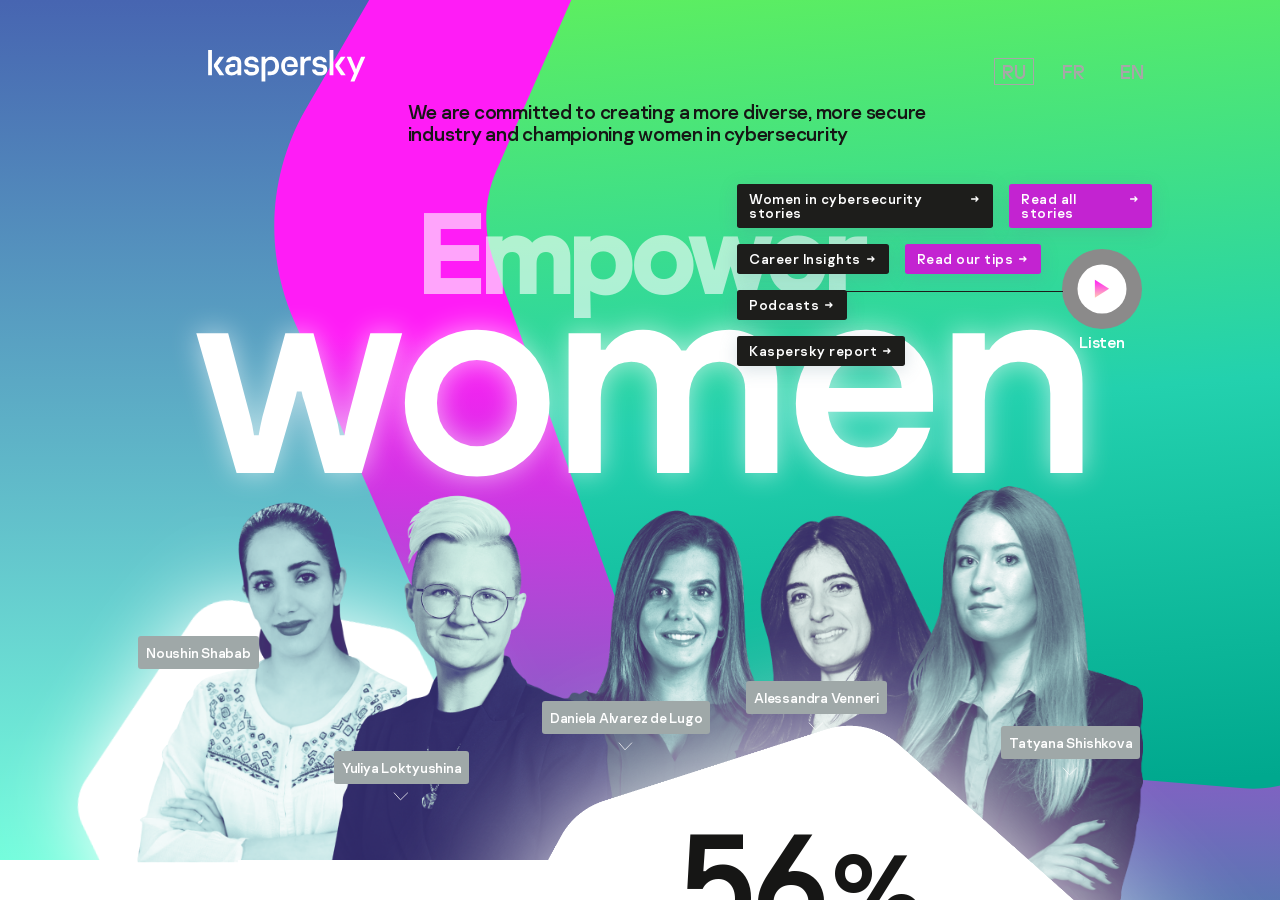
==== main.html @ 7f0ea3da "first commit" ====
<!DOCTYPE html>
<html lang="ru">
	<head>
		<meta http-equiv="Content-Type" content="text/html; charset=utf-8" />
		<meta name="viewport" content="width=device-width" />
    <link rel="stylesheet" href="./libs/fancybox/jquery.fancybox.min.css">
    <link rel="stylesheet" href="./libs/swiper/swiper.css" />
    <link rel="stylesheet" href="css/main.css">
		<title>Kaspersky</title>


	</head>

	<body>
    <div class="wrapper">
      <!-- Header -->

      <header class="header">
        <div class="header__container">

          <div class="header__top top-header">

            <a href="#" class="top-header__logo"><img src="images/logo.svg" alt="logo"></a>

            <button class="top-header__burger"><span></span></button>

            <div class="top-header__text">
              We are committed to creating a more diverse, more secure industry and championing women in cybersecurity
            </div>

            <nav class="top-header__nav nav nav_pc">
              <ul class="nav__language">
                <li class="nav__item switch-el active">RU</li>
                <li class="nav__item switch-el">FR</li>
                <li class="nav__item switch-el">EN</li>
              </ul>
            </nav>

          </div>

          <h1 class="header__title">
            <span>Empower</span>
            <span>women</span>
          </h1>

          <nav class="header__menu menu">
            <div class="menu__container">

              <ul class="menu__body">
                <li class="menu__item parent">
                  <a href="#" class="menu__link link link_black">Women in cybersecurity stories</a>
  
                  <ul>
                    <li class="menu__item">
                      <a href="#" class="menu__link link link_purple">Read all stories</a>
                    </li>
                  </ul>
                </li>
  
                <li class="menu__item parent">
                  <a href="#" class="menu__link link link_black">Career Insights</a>
  
                  <ul>
                    <li class="menu__item">
                      <a href="#" class="menu__link link link_purple">Read our tips</a>
                    </li>
                  </ul>
                </li>
  
                <li class="menu__item">
                  <a href="#" class="menu__link link link_black">Podcasts</a>
                </li>
  
                <li class="menu__item">
                  <a href="#" class="menu__link link link_black">Kаspersky report</a>
                </li>
  
                <li class="podcast">
                  <a href="#">
                    <div class="podcast__button">
                      <img src="images/arrow-play.svg" alt="arrow">
                    </div>
                    <div class="podcast__info">
                      Listen
                    </div>
                  </a>
                </li>
  
              </ul>
  
              <div class="nav nav_mobile">
                <ul class="nav__language">
                  <li class="nav__item switch-el active">RU</li>
                  <li class="nav__item switch-el">FR</li>
                  <li class="nav__item switch-el">EN</li>
                </ul>
              </div>
            </div>
          </nav>

          <div class="header__women women">
            <div class="women__img">
              <img src="images/women-mobi.png" alt="women">
            </div>
            <ul class="women__list swiper-wrapper">

              <li class="women__item swiper__slide">
                <div class="women__images">
                  <img src="images/women-profile1.png" alt="img">
                </div>
              </li>

              <li class="women__item swiper__slide">
                <div class="women__images">
                  <img src="images/women-profile3.png" alt="img">
                </div>
              </li>

              <li class="women__item swiper__slide">
                <div class="women__images">
                  <img src="images/women-profile2.png" alt="img">
                </div>

              </li>

              <li class="women__item swiper__slide">
                <div class="women__images">
                  <img src="images/women-profile4.png" alt="img">
                </div>
              </li>

              <li class="women__item swiper__slide">
                <div class="women__images">
                  <img src="images/women-profile5.png" alt="img">
                </div>
              </li>

            </ul>

            <ul class="profile-main__profile">
              <li class="profile-main__dropdown dropdown-main dropdown-main_first">
                <div class="dropdown-main__button">
                  <div class="dropdown-main__name">
                    Noushin Shabab
                  </div>
                  <div class="dropdown-main__arrow"><img src="images/arrow-bottom.svg" alt="arrow"></div>
                </div>

                <div class="dropdown-main__body">
                  <div class="dropdown-main__close"><img src="images/close.svg" alt="close"></div>
                  <h2 class="dropdown-main__title">Noushin Shabab</h2>
                  <div class="dropdown-main__description">  Senior Security Researcher, Global Research and Analysis Team</div>
                  <div class="dropdown-main__text">
                    Noushin Shabab works as a Senior Security Researcher at Global Research & Analysis Team. Noushin has been in cyber security for 11 years, including five at Kaspersky. Her main motivation is to help people by protecting them from cyberthreats and making their lives less stressful. Noushin has a degree in IT engineering.
                  </div>
                </div>
              </li>

              <li class="profile-main__dropdown dropdown-main dropdown-main_second">
                <div class="dropdown-main__button">
                  <div class="dropdown-main__name">
                    Yuliya Loktyushina 
                  </div>
                  <div class="dropdown-main__arrow"><img src="images/arrow-bottom.svg" alt="arrow"></div>
                </div>

                <div class="dropdown-main__body">
                  <div class="dropdown-main__close"><img src="images/close.svg" alt="close"></div>
                  <h2 class="dropdown-main__title">Yuliya Loktyushina</h2>
                  <div class="dropdown-main__description">Web Analytics Group Manager</div>
                  <div class="dropdown-main__text">
                    Yuliya Loktyushina is Team Leader at the web analytics group responsible for Kaspersky&#789;s web-analytical and martech infrastructure. Yuliya and her team manage the integration of innovative data tracking technologies such as Google Analytics 4 and collect valuable insights from web-analytical and commercial systems. Yuliya holds two degrees in programming and marketing analysis.
                  </div>
                </div>
              </li>

              <li class="profile-main__dropdown dropdown-main dropdown-main_third">
                <div class="dropdown-main__button">
                  <div class="dropdown-main__name">
                    Daniela Alvarez de Lugo
                  </div>
                  <div class="dropdown-main__arrow"><img src="images/arrow-bottom.svg" alt="arrow"></div>
                </div>

                <div class="dropdown-main__body">
                  <div class="dropdown-main__close"><img src="images/close.svg" alt="close"></div>
                  <h2 class="dropdown-main__title">Daniela Alvarez de Lugo</h2>
                  <div class="dropdown-main__description">General Manager, North Latin America</div>
                  <div class="dropdown-main__text">
                  Daniela Álvarez de Lugo is the General Manager for the North Latin America (NOLA) region in Kaspersky. She is responsible for the development and implementation of business strategies to achieve revenue growth in B2B and B2C sales, as well as the coordination and implementation of tactics aimed at partners and customers. Prior to her current role, Daniela served as Corporate Sales Manager for the Andean region, where she led the positioning of Kaspersky solutions in "Enterprise" accounts. She has a Bachelor of Science in Business Administration from the University of Preston in Wyoming.
                  </div>
                </div>
              </li>

              <li class="profile-main__dropdown dropdown-main dropdown-main_fourth">
                <div class="dropdown-main__button">
                  <div class="dropdown-main__name">
                    Alessandra Venneri 
                  </div>
                  <div class="dropdown-main__arrow"><img src="images/arrow-bottom.svg" alt="arrow"></div>
                </div>

                <div class="dropdown-main__body">
                  <div class="dropdown-main__close"><img src="images/close.svg" alt="close"></div>
                  <h2 class="dropdown-main__title">Alessandra Venneri </h2>
                  <div class="dropdown-main__description">Head of Corporate Communication & Public Affairs, Italy</div>
                  <div class="dropdown-main__text">
                    Alessandra Venneri is Head of Corporate Communications and Public Affairs at Kaspersky Italy with over 13 years of experience in the cybersecurity field. She is responsible for defining the communication strategy and building a network of relationships to raise awareness of cybersecurity among decision-makers and media.
                  </div>
                </div>
              </li>

              <li class="profile-main__dropdown dropdown-main dropdown-main_fifth">
                <div class="dropdown-main__button">
                  <div class="dropdown-main__name">
                    Tatyana Shishkova
                  </div>
                  <div class="dropdown-main__arrow"><img src="images/arrow-bottom.svg" alt="arrow"></div>
                </div>

                <div class="dropdown-main__body">
                  <div class="dropdown-main__close"><img src="images/close.svg" alt="close"></div>
                  <h2 class="dropdown-main__title">Tatyana Shishkova</h2>
                  <div class="dropdown-main__description">Senior Malware Analyst </div>
                  <div class="dropdown-main__text">
                    Tatyana Shishkova, Senior Malware Analyst based in Russia, has been with Kaspersky for seven years — ever since she completed her degree in applied mathematics and computer science. She continues to carry out active security research and is also proud to be part of a special initiative helping to jumpstart women&#789;s careers in network security using Suricata IDS.
                  </div>
                </div>
              </li>
            </ul>
          </div>
          
        </div>
      </header>

      <!-- End Header -->

      <!-- Main -->
      <main class="main">
        <div class="container">

          <!-- Facts -->
          <div class="facts">
            <h2 class="facts__title title">Facts</h2>

            <div class="facts__data data">
              <div class="data__img"><img src="images/icon-pdf.svg" alt="download"></div>
              <div class="data__text">
                Check out all the numbers, data and facts in the<a href="images/Kaspersky-Women-Final.pdf" download>Kaspersky Women in tech report for 2020-2021</a>
              
              </div>
            </div>

            <div class="facts__items">
              <div class="facts__item facts__item_first ">
                <div class="facts__text facts__text_fz18">
                  As we enter the third decade of the 21st century, where do women stand in technology and IT? Kaspersky decided to build on the research it began in 2018, and in 2020 the company <a href="https://media.kasperskydaily.com/wp-content/uploads/sites/85/2021/01/18101159/Kaspersky-Women-in-Tech-2021-Report-V2-Final.pdf">spoke to women</a> in Europe, North America, Latin America and the APAC region to find out how they now feel and what has changed over the past two years. There&#789;s plenty of good news: <strong> 57% of the women surveyed agree that gender equality has improved in their organization.</strong> Even COVID-19 has brought benefits, with working from home helping women feel more autonomous in their roles — boosting their confidence as well as their career prospects. But there&#789;s still a lot to be done in the field to truly empower women.
                </div>
              </div>
  
              <div class="facts__item facts__item_second">
                <div class="facts__percentage">56 <span>%</span></div>
                <div class="facts__description">
                  <strong>of women working in IT globally</strong>  
                  <span>agree that there are now more women in IT and tech roles in their organization than two years ago.</span>
                </div>
              </div>
  
              <div class="facts__item facts__item_third"></div>
            </div>

            <div class="facts__item facts__item_fourth">
              <div class="facts__percentage"><strong>Only</strong> 10 <span>%</span> 
              </div>
              <div class="facts__description">of women</div>
              <div class="facts__text">
                surveyed work in a majority female team, with <b>48%</b> in a male-dominated environment and <b>39%</b> in an evenly split workplace.
              </div>
            </div>

            <div class="facts__item facts__item_fifth">
              <div class="facts__percentage">44 <span>%</span></div>
              <div class="facts__description">
                <strong>of women in tech</strong>
                <span>agree that ‘men progress faster than women in my organization.’</span>
              </div>
          
            </div>
            
            <div class="facts__pandemic pandemic-facts">
              <div class="pandemic-facts__inner">
                <h3 class="pandemic-facts__title">The impact of the COVID-19 pandemic</h3>
                <div class="pandemic-facts__subtitle">The ‘new normal’ of women in tech: a work-life [im]balance</div>
                <div class="pandemic-facts__description">
                  <span class="pandemic-facts__number">48</span>
                  <span class="pandemic-facts__symbol">%</span>
                  <span class="pandemic-facts__text">of women</span>
                  surveyed say they have found juggling work and family life stressful since March 2020.
                </div>
  
                <div class="pandemic-facts__description">
                  <span class="pandemic-facts__number">6</span>
                  <span class="pandemic-facts__symbol">in</span>
                  <span class="pandemic-facts__number">10</span>
                  <span class="pandemic-facts__text">women</span>
                  have taken on the responsibility for most of the household work and home schooling since the beginning of the COVID-19 outbreak.  
                </div>
              </div>
            </div>
          </div>
          <!-- End Facts -->

          <!-- Regions -->
          <div class="regions">
            <div class="container">
              <div class="regions__inner">
                <h2 class="regions__title title">Regions</h2>
                <div class="swiper mySwiper regions__swiper">
                  <div class="swiper-wrapper regions__swiper-wrapper">
                    <div class="swiper-slide regions__swiper-slide">1</div>
                    <div class="swiper-slide regions__swiper-slide">2</div>
                    <div class="swiper-slide regions__swiper-slide">3</div>
                  </div>
  
                  <div class="swiper-button-next"></div>
                  <div class="swiper-button-prev"></div>
                  <div class="swiper-pagination"></div>
                </div>
              </div>
            </div>
          </div>
          <!--End Regions -->
        </div>
      </main>
      <!-- End Main -->
    
    </div>

    <script src="./libs/jquery/jquery-3.2.1.min.js"></script>
    <script src="./libs/fancybox/jquery.fancybox.min.js"></script>
    <script src="./libs/swiper/swiper.min.js"></script>
    <script src="js/main.js"></script>
	</body>
</html>
---- css/main.css ----
/*Reset*/
* {
  padding: 0;
  margin: 0;
  -webkit-box-sizing: border-box;
          box-sizing: border-box; }

*:focus {
  outline: none; }

input.input-error {
  border-color: #a94442; }
  input.input-error::-webkit-input-placeholder {
    color: #a94442; }
  input.input-error::-moz-placeholder {
    color: #a94442; }
  input.input-error:-ms-input-placeholder {
    color: #a94442; }
  input.input-error::-ms-input-placeholder {
    color: #a94442; }
  input.input-error::placeholder {
    color: #a94442; }
  input.input-error::-moz-placeholder {
    color: #a94442; }

.input-error {
  font-size: 14px;
  color: #a94442;
  margin-top: 4px; }

button,
input,
textarea {
  -moz-appearance: none;
       appearance: none;
  -webkit-appearance: none;
  font-family: inherit;
  border: none;
  color: #000;
  width: 100%;
  opacity: 1; }

button {
  background: none; }

button:focus {
  -webkit-box-shadow: none !important;
          box-shadow: none !important; }

*:focus {
  outline: none; }

html, body {
  height: 100%;
  min-height: 100%; }

body {
  font: 400 16px 'Montserrat', sans-serif;
  line-height: 1.1;
  color: #161615;
  background: #ffffff;
  letter-spacing: -0.24px;
  height: 100%; }

a {
  display: inline-block;
  font: inherit;
  color: inherit;
  -webkit-transition: 300ms;
  -o-transition: 300ms;
  transition: 300ms;
  text-decoration: none; }
  a:hover {
    text-decoration: none; }

img {
  vertical-align: top;
  max-width: 100%;
  max-height: 100%; }

ul {
  margin: 0;
  padding: 0;
  list-style: none; }

li {
  list-style-type: none; }

a img {
  border: none;
  outline: none; }

a {
  display: inline-block;
  font: inherit;
  -webkit-transition: 300ms;
  -o-transition: 300ms;
  transition: 300ms; }
  a:hover {
    text-decoration: none; }

/*Container*/
.container {
  padding: 0 10px;
  max-width: 1500px;
  margin: 0 auto; }

@media screen and (max-width: 1500px) {
  .container {
    width: 100%; } }

@font-face {
  font-family: 'Kaspersky Sans';
  src: local("Kaspersky Sans Regular"), local("Kaspersky Sans Regular"), url("../fonts/Kaspersky Sans Regular.woff2") format("woff2"), url("../fonts/Kaspersky Sans Regular.woff") format("woff");
  font-weight: normal;
  font-style: normal;
  font-display: swap; }

.wrapper {
  font-family: 'Kaspersky Sans';
  height: 100%;
  overflow-x: hidden;
  background: #ffffff;
  margin: 0 auto; }

.container {
  max-width: 1408px;
  margin: 0 auto; }
  @media (max-width: 1440px) {
    .container {
      max-width: 1024px; } }

.title {
  position: absolute;
  left: 0;
  top: 0;
  font-style: normal;
  font-weight: 400;
  font-size: 54.4027px;
  line-height: 93px;
  color: #C2D6D6;
  -webkit-transform: rotate(-90deg);
      -ms-transform: rotate(-90deg);
          transform: rotate(-90deg); }

/*header*/
.header {
  background: -webkit-gradient(linear, left top, left bottom, from(#4765b1), to(#74fddc));
  background: -o-linear-gradient(top, #4765b1 0%, #74fddc 100%);
  background: linear-gradient(180deg, #4765b1 0%, #74fddc 100%);
  position: relative; }
  @media (max-width: 768px) {
    .header {
      z-index: 10;
      overflow: hidden; } }
  .header:before {
    content: '';
    display: inline-block;
    width: 100%;
    height: 100%;
    position: absolute;
    right: 0px;
    top: 0px;
    width: 1250px;
    height: 2257px;
    background: url(../images/header-fon-green.svg) right 0 no-repeat, url(../images/header-fon-pink.svg) right 0 no-repeat; }
    @media (max-width: 1440px) {
      .header:before {
        right: -240px; } }
    @media (max-width: 1024px) {
      .header:before {
        right: -50px;
        background-size: 550px 450px,700px 700px;
        background-position: right 0,right 0; } }
    @media (max-width: 768px) {
      .header:before {
        right: -135px;
        background-size: 360px 370px,450px 520px;
        z-index: 2; } }
  .header__container {
    position: relative;
    z-index: 2;
    padding-top: 101px;
    min-height: 860px;
    max-width: 1408px;
    margin: 0 auto;
    display: -webkit-box;
    display: -ms-flexbox;
    display: flex;
    -webkit-box-orient: vertical;
    -webkit-box-direction: normal;
        -ms-flex-direction: column;
            flex-direction: column; }
    @media (max-width: 1440px) {
      .header__container {
        max-width: 1024px;
        padding-top: 50px; } }
    @media (max-width: 1024px) {
      .header__container {
        min-height: 640px; } }
    @media (max-width: 768px) {
      .header__container {
        padding-top: 40px;
        min-height: 400px; } }
    @media (max-width: 350px) {
      .header__container {
        padding-top: 20px; } }
  .header__title {
    position: absolute;
    text-align: center;
    width: 100%;
    top: 180px;
    left: 0; }
    .header__title span:nth-child(1) {
      font-size: 121px;
      line-height: 145px;
      font-weight: 700;
      color: rgba(255, 255, 255, 0.6);
      letter-spacing: -2.5px;
      color: rgba(255, 255, 255, 0.6); }
      @media (max-width: 1440px) {
        .header__title span:nth-child(1) {
          font-size: 110px; } }
      @media (max-width: 1024px) {
        .header__title span:nth-child(1) {
          font-size: 80px; } }
      @media (max-width: 768px) {
        .header__title span:nth-child(1) {
          font-size: 43px;
          line-height: 100px; } }
    .header__title span:nth-child(2) {
      font-size: 337px;
      line-height: 77px;
      font-weight: 400;
      color: #fff;
      letter-spacing: -7px;
      text-shadow: 0px 0px 27.2013px rgba(255, 255, 255, 0.6); }
      @media (max-width: 1440px) {
        .header__title span:nth-child(2) {
          font-size: 290px; } }
      @media (max-width: 1024px) {
        .header__title span:nth-child(2) {
          font-size: 240px;
          line-height: 10px;
          display: block; } }
      @media (max-width: 768px) {
        .header__title span:nth-child(2) {
          font-size: 120px;
          line-height: 0; } }
      @media (max-width: 350px) {
        .header__title span:nth-child(2) {
          font-size: 110px; } }
    @media (max-width: 1024px) {
      .header__title {
        top: 130px; } }

/* top-header */
.top-header {
  padding-left: 164px; }
  @media (max-width: 1440px) {
    .top-header {
      padding-left: 80px; } }
  @media (max-width: 768px) {
    .top-header {
      padding-left: 25px;
      margin-bottom: 90px; } }
  .top-header__logo {
    -ms-flex-item-align: start;
        align-self: flex-start;
    -ms-flex-negative: 0;
        flex-shrink: 0; }
  .top-header__text {
    max-width: 640px;
    -ms-flex-item-align: end;
        align-self: flex-end;
    font-size: 23px;
    margin: 0 auto 40px; }
    @media (max-width: 1440px) {
      .top-header__text {
        max-width: 545px;
        font-size: 20px; } }
    @media (max-width: 768px) {
      .top-header__text {
        max-width: 175px;
        font-size: 13px;
        margin: 20px 20px 0 auto; } }
  @media (max-width: 1024px) {
    .top-header__burger {
      position: absolute;
      -webkit-transition: 0.3s;
      -o-transition: 0.3s;
      transition: 0.3s;
      right: 20px;
      top: 40px;
      width: 30px;
      height: 30px; }
      .top-header__burger span {
        display: block;
        width: 100%;
        height: 2px;
        background: #000000;
        position: relative; }
        .top-header__burger span:before {
          content: '';
          display: inline-block;
          width: 100%;
          height: 2px;
          background: #000000;
          position: absolute;
          left: 0px;
          top: 10px;
          -webkit-transition: 0.3s;
          -o-transition: 0.3s;
          transition: 0.3s; }
        .top-header__burger span:after {
          content: '';
          display: inline-block;
          width: 100%;
          height: 2px;
          background: #000000;
          position: absolute;
          left: 0px;
          top: -10px;
          -webkit-transition: 0.3s;
          -o-transition: 0.3s;
          transition: 0.3s; }
      .top-header__burger.active span {
        height: 0; }
        .top-header__burger.active span:before {
          left: 0px;
          top: 0px;
          -webkit-transform: rotate(-45deg);
              -ms-transform: rotate(-45deg);
                  transform: rotate(-45deg); }
        .top-header__burger.active span:after {
          left: 0px;
          top: 0px;
          -webkit-transform: rotate(45deg);
              -ms-transform: rotate(45deg);
                  transform: rotate(45deg); } }
  @media (max-width: 350px) {
    .top-header__burger {
      top: 20px; } }

/* nav */
.nav_pc {
  position: absolute;
  right: 0;
  top: 58px; }
  @media (max-width: 1024px) {
    .nav_pc {
      display: none; } }

.nav_mobile {
  display: none; }
  @media (max-width: 1024px) {
    .nav_mobile {
      display: block;
      margin-top: 16px; } }

.nav__language {
  -ms-flex-item-align: start;
      align-self: flex-start;
  display: -webkit-box;
  display: -ms-flexbox;
  display: flex; }

.nav__item {
  cursor: pointer;
  padding: 3px 7px;
  font-weight: 400;
  font-size: 19px;
  line-height: 19px;
  color: #a7a7a7;
  -webkit-transition: 0.3s;
  -o-transition: 0.3s;
  transition: 0.3s;
  border: 1px solid transparent; }
  .nav__item:not(:first-child) {
    margin-left: 20px; }
  .nav__item.active {
    border: 1px solid #a7a7a7; }

/* profile-main */
.profile-main {
  position: relative; }
  .profile-main__title {
    text-align: center;
    max-width: 1100px;
    margin-left: 8%; }
    .profile-main__title span {
      line-height: 1;
      font-weight: 400;
      font-size: 120.826px;
      line-height: 121px;
      text-align: center;
      letter-spacing: -0.02em;
      color: rgba(255, 255, 255, 0.6); }
    .profile-main__title b {
      line-height: 0.4;
      font-weight: 400;
      font-size: 336px;
      text-align: center;
      letter-spacing: -0.02em;
      color: #ffffff;
      text-shadow: 0px 0px 27.2013px rgba(255, 255, 255, 0.6); }
  .profile-main__images {
    position: relative;
    z-index: 10; }
  .profile-main__image {
    position: relative;
    z-index: 4; }
  .profile-main__stories {
    position: relative;
    z-index: 10;
    margin-left: auto; }
  .profile-main__container {
    position: absolute;
    z-index: 5;
    padding-top: 13.5%;
    top: 100px;
    left: 0; }
    .profile-main__container span {
      display: -webkit-box;
      display: -ms-flexbox;
      display: flex;
      -webkit-box-align: start;
          -ms-flex-align: start;
              align-items: flex-start; }
  .profile-main__dropdown {
    position: absolute; }
  .profile-main__profile {
    position: absolute;
    left: 0;
    bottom: 100px;
    width: 100%;
    z-index: 10; }
    @media (max-width: 1024px) {
      .profile-main__profile {
        bottom: -40px; } }
    @media (max-width: 768px) {
      .profile-main__profile {
        display: none; } }

/* menu */
.menu {
  position: relative;
  width: 415px;
  max-width: 100%;
  margin-left: auto;
  -webkit-transition: 0.3s;
  -o-transition: 0.3s;
  transition: 0.3s;
  z-index: 2; }
  @media (max-width: 1024px) {
    .menu {
      z-index: 400; } }
  @media (max-width: 1024px) {
    .menu__container {
      position: relative;
      background: #ffffff;
      padding: 40px;
      width: 100%; } }
  @media (max-width: 768px) {
    .menu__container {
      padding: 20px 0; } }
  .menu__body {
    position: relative; }
  .menu__close {
    display: none; }
    @media (max-width: 1024px) {
      .menu__close {
        display: block;
        position: absolute;
        right: 20px;
        top: 20px; } }
  .menu__item:not(:first-child) {
    margin-top: 16px; }
  @media (max-width: 1024px) {
    .menu {
      opacity: 0;
      visibility: hidden;
      width: 100%;
      padding: 0 20px;
      position: absolute;
      left: 0;
      top: 80px; }
      .menu.active {
        opacity: 1;
        visibility: visible; } }
  @media (max-width: 768px) {
    .menu {
      background: #ffffff; } }
  @media (max-width: 350px) {
    .menu {
      top: 60px; } }

/* parent */
.parent {
  display: -webkit-box;
  display: -ms-flexbox;
  display: flex; }
  .parent ul {
    margin-left: 16px; }
  @media (max-width: 1024px) {
    .parent {
      display: block; }
      .parent ul {
        margin-left: 56px;
        margin-top: 16px; }
        .parent ul li {
          position: relative; }
          .parent ul li:before {
            content: '';
            display: inline-block;
            width: 28px;
            height: 29px;
            background: #000000;
            position: absolute;
            border-radius: 0 0 0 16px;
            left: -28px;
            top: -16px; }
          .parent ul li:after {
            content: '';
            display: inline-block;
            width: 27px;
            height: 28px;
            background: #F1F5F5;
            position: absolute;
            border-radius: 0 0 0 15px;
            left: -27px;
            top: -16px; } }

/* link */
.link {
  display: inline-block;
  padding: 8px 28px 8px 12px;
  font-size: 14px;
  line-height: 14px;
  letter-spacing: .5px;
  color: #fff;
  -webkit-box-shadow: 0px 3.62684px 18.1342px rgba(92, 133, 150, 0.24);
          box-shadow: 0px 3.62684px 18.1342px rgba(92, 133, 150, 0.24);
  border-radius: 2.72013px;
  color: #ffffff;
  -webkit-transition: 0.3s;
  -o-transition: 0.3s;
  transition: 0.3s;
  position: relative; }
  .link:before {
    content: '';
    display: inline-block;
    width: 16px;
    height: 16px;
    position: absolute;
    right: 10px;
    top: 7px;
    background: url(../images/arrow-white.svg) no-repeat; }
  .link_inline {
    display: -webkit-inline-box;
    display: -ms-inline-flexbox;
    display: inline-flex;
    padding: 4px 10px 4px 10px; }
  .link a {
    display: -webkit-box;
    display: -ms-flexbox;
    display: flex;
    padding: 4px 10px 4px 10px; }
  .link:hover {
    opacity: 0.7; }
  .link_black {
    background: #1d1d1b; }
  .link_purple {
    background: #c323d1; }

/* podcast */
.podcast {
  position: absolute;
  right: 10px;
  top: 65px; }
  @media (max-width: 1024px) {
    .podcast {
      right: auto;
      left: 207px;
      top: 157px; } }
  .podcast__button {
    display: -webkit-box;
    display: -ms-flexbox;
    display: flex;
    -webkit-box-align: center;
        -ms-flex-align: center;
            align-items: center;
    -webkit-box-pack: center;
        -ms-flex-pack: center;
            justify-content: center;
    width: 80px;
    height: 80px;
    border-radius: 50%;
    background: #8b8a8a;
    cursor: pointer;
    position: relative;
    position: relative; }
    .podcast__button:before {
      content: '';
      display: inline-block;
      width: 100%;
      height: 100%;
      position: absolute;
      left: 50%;
      top: 50%;
      -webkit-transform: translate(-50%, -50%);
          -ms-transform: translate(-50%, -50%);
              transform: translate(-50%, -50%);
      width: 49px;
      height: 49px;
      border-radius: 50%;
      background: #ffffff; }
    .podcast__button img {
      position: relative;
      z-index: 4; }
    .podcast__button:after {
      content: '';
      position: absolute;
      top: 42px;
      height: 1px;
      width: 228px;
      right: 79px;
      background: #1d1d1b; }
      @media (max-width: 1024px) {
        .podcast__button:after {
          width: 105px; } }
  .podcast__info {
    text-align: center;
    margin-top: 5px;
    color: #ffffff; }

/* women */
.women {
  min-height: 446px;
  margin-top: auto;
  position: relative; }
  @media (max-width: 1440px) {
    .women {
      min-height: 377px; } }
  @media (max-width: 1024px) {
    .women {
      min-height: 283px; } }
  @media (max-width: 768px) {
    .women {
      min-height: auto; } }
  .women::before {
    content: '';
    display: block;
    width: 100%;
    height: 100%;
    position: absolute;
    left: -200px;
    z-index: 1;
    top: -160px;
    width: 1030.64px;
    height: 932.13px;
    background: url(../images/women-bg.svg) no-repeat; }
    @media (max-width: 1440px) {
      .women::before {
        left: -169px;
        width: 800px;
        height: 800px;
        background-size: cover;
        background-position: -69px 44px; } }
    @media (max-width: 1024px) {
      .women::before {
        display: none; } }
  .women::after {
    content: '';
    display: block;
    width: 100%;
    height: 100%;
    position: absolute;
    z-index: 1;
    left: 205px;
    top: -90px;
    width: 1322px;
    height: 1245px;
    background: url(../images/women-bg-big.svg) no-repeat;
    background-position: 10px -20px; }
    @media (max-width: 1440px) {
      .women::after {
        background-size: cover;
        background-position: -195px -52px; } }
    @media (max-width: 1024px) {
      .women::after {
        top: -170px; } }
    @media (max-width: 991px) {
      .women::after {
        left: 148px;
        top: -172px; } }
    @media (max-width: 768px) {
      .women::after {
        display: none; } }
  .women__img {
    display: none; }
    @media (max-width: 768px) {
      .women__img {
        display: block;
        position: relative; }
        .women__img img {
          width: 100%;
          -o-object-fit: cover;
             object-fit: cover; }
        .women__img:before {
          content: '';
          position: absolute;
          z-index: 1;
          bottom: -1px;
          display: block;
          width: 100%;
          height: 120px;
          background-color: #fff;
          -webkit-clip-path: polygon(66% 9%, 78% 12%, 94% 26%, 100% 37%, 100% 100%, 0 100%, 0 34%, 12% 26%, 24% 19%, 43% 12%);
                  clip-path: polygon(66% 9%, 78% 12%, 94% 26%, 100% 37%, 100% 100%, 0 100%, 0 34%, 12% 26%, 24% 19%, 43% 12%); } }
  .women__list {
    position: relative; }
    @media (max-width: 768px) {
      .women__list {
        display: none; } }
  @media (max-width: 1440px) {
    .women__images img {
      width: 80%;
      height: auto; } }
  @media (max-width: 1024px) {
    .women__images img {
      width: 60%; } }
  .women__item {
    position: absolute; }
    .women__item:nth-child(1) {
      width: 407.27px;
      left: 125px;
      top: 0px; }
      .women__item:nth-child(1) .women__button {
        bottom: 210px;
        left: 15px; }
      @media (max-width: 1440px) {
        .women__item:nth-child(1) {
          width: 350px;
          left: 0px;
          top: 0px; }
          .women__item:nth-child(1) .women__button {
            bottom: 170px; } }
      @media (max-width: 1024px) {
        .women__item:nth-child(1) {
          left: 10%; }
          .women__item:nth-child(1) .women__button {
            bottom: 95px; } }
    .women__item:nth-child(3) {
      width: 421px;
      left: 330px;
      top: -60px; }
      .women__item:nth-child(3) .women__button {
        bottom: 70px;
        left: 70px; }
      @media (max-width: 1440px) {
        .women__item:nth-child(3) {
          left: 170px;
          top: -27px; }
          .women__item:nth-child(3) .women__button {
            bottom: 55px;
            left: 30px; } }
      @media (max-width: 1024px) {
        .women__item:nth-child(3) {
          left: 22%;
          top: -20px; }
          .women__item:nth-child(3) .women__button {
            bottom: 55px;
            left: 30px; } }
    .women__item:nth-child(2) {
      width: 363px;
      left: 565px;
      top: -18px; }
      .women__item:nth-child(2) .women__button {
        bottom: 70px;
        left: 70px;
        z-index: 4; }
      @media (max-width: 1440px) {
        .women__item:nth-child(2) {
          left: 384px;
          top: -4px; } }
      @media (max-width: 1024px) {
        .women__item:nth-child(2) {
          left: 36%; }
          .women__item:nth-child(2) .women__button {
            bottom: 60px; } }
    .women__item:nth-child(4) {
      width: 413px;
      left: 750px;
      top: -18px;
      z-index: 2; }
      .women__item:nth-child(4) .women__button {
        bottom: 245px;
        left: 100px; }
      @media (max-width: 1440px) {
        .women__item:nth-child(4) {
          left: 532px;
          top: 0px; }
          .women__item:nth-child(4) .women__button {
            bottom: 191px;
            left: 52px; } }
      @media (max-width: 1024px) {
        .women__item:nth-child(4) {
          left: 50%; }
          .women__item:nth-child(4) .women__button {
            bottom: 85px;
            left: 47px; } }
    .women__item:nth-child(5) {
      width: 486px;
      left: 990px;
      top: -18px;
      z-index: 2; }
      .women__item:nth-child(5) .women__button {
        bottom: 220px;
        left: 250px; }
      @media (max-width: 1440px) {
        .women__item:nth-child(5) {
          width: 390px;
          left: 719px;
          top: -18px; }
          .women__item:nth-child(5) .women__button {
            bottom: 200px;
            left: 125px; } }
      @media (max-width: 1024px) {
        .women__item:nth-child(5) {
          left: 69%; }
          .women__item:nth-child(5) .women__button {
            bottom: 142px;
            left: 53px; } }
  .women__button {
    position: absolute;
    left: 0;
    bottom: 0; }

/* stories-main */
.stories-main {
  max-width: 455px;
  display: -webkit-box;
  display: -ms-flexbox;
  display: flex;
  -ms-flex-wrap: wrap;
      flex-wrap: wrap;
  -webkit-transform: translate(0%, -150%);
      -ms-transform: translate(0%, -150%);
          transform: translate(0%, -150%); }
  .stories-main__body {
    margin: 0 -8px;
    display: -webkit-box;
    display: -ms-flexbox;
    display: flex;
    -ms-flex-wrap: wrap;
        flex-wrap: wrap; }
  .stories-main__podcast {
    width: 100%;
    position: relative; }

/* item-stories */
.item-stories_w40 {
  width: 44%; }

.item-stories__text {
  font-weight: 400;
  font-size: 16px;
  line-height: 20px; }

.item-stories__img {
  -webkit-transition: 0.3s;
  -o-transition: 0.3s;
  transition: 0.3s;
  margin-left: 3px;
  display: -webkit-box;
  display: -ms-flexbox;
  display: flex;
  -ms-flex-item-align: center;
      align-self: center; }

/* dropdown-main */
.dropdown-main_first {
  left: 0px;
  bottom: 3%; }
  .dropdown-main_first .dropdown-main__button {
    position: relative;
    top: -95px;
    left: 145px; }
    @media (max-width: 1440px) {
      .dropdown-main_first .dropdown-main__button {
        top: -65px;
        left: 10px; } }
    @media (max-width: 1024px) {
      .dropdown-main_first .dropdown-main__button {
        top: -130px;
        left: 70px; } }

.dropdown-main_second {
  left: 24%;
  bottom: 23%; }
  .dropdown-main_second .dropdown-main__button {
    position: relative;
    top: 30px;
    left: 60px; }
    @media (max-width: 1440px) {
      .dropdown-main_second .dropdown-main__button {
        top: 50px;
        left: -40px; } }
    @media (max-width: 1024px) {
      .dropdown-main_second .dropdown-main__button {
        top: -66px;
        left: -15px; } }

.dropdown-main_third {
  left: 37%;
  bottom: 31%; }
  .dropdown-main_third .dropdown-main__button {
    position: relative;
    top: -10px;
    left: 90px; }
    @media (max-width: 1440px) {
      .dropdown-main_third .dropdown-main__button {
        top: 0px;
        left: 35px; } }
    @media (max-width: 1024px) {
      .dropdown-main_third .dropdown-main__button {
        top: -88px; } }

.dropdown-main_fourth {
  left: 55%;
  bottom: 35%; }
  .dropdown-main_fourth .dropdown-main__button {
    position: relative;
    top: -50px;
    left: 55px; }
    @media (max-width: 1440px) {
      .dropdown-main_fourth .dropdown-main__button {
        top: -20px; } }
    @media (max-width: 1024px) {
      .dropdown-main_fourth .dropdown-main__button {
        top: -76px; } }

.dropdown-main_fifth {
  right: 7%;
  bottom: 25%; }
  .dropdown-main_fifth .dropdown-main__body {
    left: auto;
    right: -100px; }
    @media (max-width: 1024px) {
      .dropdown-main_fifth .dropdown-main__body {
        right: -50px; } }
  .dropdown-main_fifth .dropdown-main__button {
    position: relative;
    top: 25px;
    left: 90px; }
    @media (max-width: 1440px) {
      .dropdown-main_fifth .dropdown-main__button {
        left: 60px; } }
    @media (max-width: 1024px) {
      .dropdown-main_fifth .dropdown-main__button {
        left: 35px;
        top: -85px; } }

.dropdown-main__button {
  display: inline-block; }
  .dropdown-main__button:hover {
    opacity: 0.7; }
    .dropdown-main__button:hover .dropdown-main__arrow {
      -webkit-transform: translateY(4px) scale(1.1);
          -ms-transform: translateY(4px) scale(1.1);
              transform: translateY(4px) scale(1.1); }

.dropdown-main__name {
  cursor: pointer;
  display: inline-block;
  background: #9fa8a8;
  border-radius: 3px;
  padding: 9px 8px;
  -webkit-transition: 0.3s;
  -o-transition: 0.3s;
  transition: 0.3s;
  font-weight: 400;
  font-size: 14px;
  text-align: center;
  color: #ffffff; }

.dropdown-main__arrow {
  width: 17px;
  height: 9px;
  margin: 8px auto 0;
  -webkit-transition: 0.3s;
  -o-transition: 0.3s;
  transition: 0.3s; }

.dropdown-main__body {
  position: absolute;
  bottom: 290px;
  left: 0;
  width: 394px;
  background: #ffffff;
  -webkit-box-shadow: 0px 7.25369px 21px rgba(38, 202, 153, 0.24);
          box-shadow: 0px 7.25369px 21px rgba(38, 202, 153, 0.24);
  padding: 37px 44px 44px;
  opacity: 0;
  -webkit-transition: 0.3s;
  -o-transition: 0.3s;
  transition: 0.3s;
  visibility: hidden;
  z-index: 500; }
  .dropdown-main__body.active {
    opacity: 1;
    visibility: visible; }

.dropdown-main__close {
  position: absolute;
  cursor: pointer;
  right: 15px;
  top: 15px; }

.dropdown-main__title {
  padding-top: 19px;
  margin-bottom: 22px;
  font-weight: 700;
  font-size: 21px;
  position: relative; }
  .dropdown-main__title:before {
    content: '';
    display: inline-block;
    width: 60px;
    height: 3px;
    background: #000000;
    position: absolute;
    left: 0px;
    top: 0px; }

.dropdown-main__description {
  font-size: 16px;
  font-weight: 500;
  margin-bottom: 22px; }

.dropdown-main__text {
  font-size: 14px;
  font-weight: 400; }

/* main */
.main {
  position: relative;
  z-index: 5; }
  @media (max-width: 768px) {
    .main {
      background: #ffffff; } }

/* facts */
.facts {
  position: relative;
  padding-left: 190px; }
  @media (max-width: 1440px) {
    .facts {
      padding-left: 100px; } }
  @media (max-width: 991px) {
    .facts {
      padding-left: 60px; } }
  @media (max-width: 768px) {
    .facts {
      padding-left: 60px;
      margin-top: -70px; } }
  .facts__title {
    top: 530px; }
    @media (max-width: 1440px) {
      .facts__title {
        top: 450px; } }
    @media (max-width: 991px) {
      .facts__title {
        left: -40px; } }
    @media (max-width: 768px) {
      .facts__title {
        font-size: 33px;
        line-height: 93px;
        left: -20px;
        top: 43%; } }
  .facts__items {
    display: -webkit-box;
    display: -ms-flexbox;
    display: flex; }
    @media (max-width: 768px) {
      .facts__items {
        display: block; } }
  .facts__item_first {
    max-width: 540px;
    padding: 60px 80px 0 0;
    background: #ffffff; }
    .facts__item_first a {
      -webkit-transition: 0.3s;
      -o-transition: 0.3s;
      transition: 0.3s;
      text-decoration: underline; }
      .facts__item_first a:hover {
        text-decoration: none; }
    @media (max-width: 1440px) {
      .facts__item_first {
        padding: 40px 40px 0 0;
        max-width: 440px; } }
    @media (max-width: 1024px) {
      .facts__item_first {
        padding: 30px 30px 0 0;
        max-width: 100%; } }
    @media (max-width: 768px) {
      .facts__item_first {
        margin-bottom: 65px; } }
  .facts__item_second {
    -ms-flex-item-align: start;
        align-self: flex-start;
    margin-top: -40px; }
    @media (max-width: 1024px) {
      .facts__item_second {
        max-width: 237px;
        -ms-flex-negative: 0;
            flex-shrink: 0;
        margin-top: 0; } }
    @media (max-width: 768px) {
      .facts__item_second {
        max-width: 100%;
        position: relative; }
        .facts__item_second:before {
          content: '';
          display: inline-block;
          width: calc(100% + 90px);
          height: 700px;
          position: absolute;
          left: 0px;
          top: -40px;
          background: #E5EFEF;
          -webkit-clip-path: polygon(25% 0%, 100% 0%, 75% 100%, 0% 100%);
                  clip-path: polygon(25% 0%, 100% 0%, 75% 100%, 0% 100%);
          background-repeat: no-repeat;
          background-position: 0px 0px;
          -webkit-transform: rotate3d(1, 1, 1, 132deg);
                  transform: rotate3d(1, 1, 1, 132deg);
          background-size: contain;
          z-index: -1; }
        .facts__item_second:after {
          content: '';
          display: inline-block;
          width: calc(100% + 90px);
          height: 700px;
          position: absolute;
          left: -120px;
          top: -40px;
          background: #E5EFEF;
          -webkit-clip-path: polygon(25% 0%, 100% 0%, 75% 100%, 0% 100%);
                  clip-path: polygon(25% 0%, 100% 0%, 75% 100%, 0% 100%);
          background-repeat: no-repeat;
          background-position: 0px 0px;
          background-size: contain;
          -webkit-transform: rotate3d(1, 1, 1, 132deg);
                  transform: rotate3d(1, 1, 1, 132deg);
          z-index: -1; } }
    .facts__item_second .facts__percentage {
      font-weight: 400;
      font-size: 216.06px;
      line-height: 101%;
      letter-spacing: -0.02em; }
      .facts__item_second .facts__percentage span {
        font-size: 130px;
        margin-left: -45px; }
      @media (max-width: 1440px) {
        .facts__item_second .facts__percentage {
          font-size: 140px;
          line-height: 85%; }
          .facts__item_second .facts__percentage span {
            font-size: 110px;
            margin-left: -25px; } }
      @media (max-width: 1024px) {
        .facts__item_second .facts__percentage {
          font-size: 125px;
          -ms-flex-negative: 0;
              flex-shrink: 0; }
          .facts__item_second .facts__percentage span {
            font-size: 85px;
            margin-left: -30px; } }
      @media (max-width: 768px) {
        .facts__item_second .facts__percentage {
          text-align: right;
          width: 100%; } }
    .facts__item_second .facts__description {
      max-width: 340px;
      margin-top: -40px; }
      .facts__item_second .facts__description strong {
        font-style: normal;
        font-size: 30.3424px;
        line-height: 26px;
        margin-bottom: 20px;
        display: block; }
        @media (max-width: 991px) {
          .facts__item_second .facts__description strong {
            line-height: 33px;
            margin-bottom: 0px; } }
        @media (max-width: 768px) {
          .facts__item_second .facts__description strong {
            font-size: 20px;
            line-height: 22px;
            margin-bottom: 10px; } }
      .facts__item_second .facts__description span {
        display: inline-block;
        font-weight: 400;
        font-size: 21.3424px;
        line-height: 23px; }
        @media (max-width: 991px) {
          .facts__item_second .facts__description span {
            font-size: 18.3424px;
            line-height: 22px; } }
        @media (max-width: 768px) {
          .facts__item_second .facts__description span {
            font-size: 16px;
            line-height: 16px; } }
      @media (max-width: 1440px) {
        .facts__item_second .facts__description {
          margin-top: 0;
          max-width: 245px; } }
      @media (max-width: 768px) {
        .facts__item_second .facts__description {
          max-width: 230px;
          margin-left: auto; } }
  .facts__item_third {
    padding-right: 270px;
    margin-left: auto;
    font-size: 18px;
    position: relative;
    z-index: 2; }
    .facts__item_third a {
      text-decoration: underline;
      -webkit-transition: 0.3s;
      -o-transition: 0.3s;
      transition: 0.3s; }
      .facts__item_third a:hover {
        text-decoration: none; }
    @media (max-width: 1440px) {
      .facts__item_third {
        padding-right: 215px; } }
  .facts__item_fourth {
    margin: 60px 0 0 160px;
    max-width: 650px; }
    @media (max-width: 1024px) {
      .facts__item_fourth {
        margin: 60px 0 0 60px; } }
    @media (max-width: 991px) {
      .facts__item_fourth {
        margin: 20px 0 0 20px; } }
    .facts__item_fourth .facts__percentage {
      font-weight: 400;
      font-size: 175.06px;
      line-height: 84%;
      letter-spacing: -0.02em; }
      .facts__item_fourth .facts__percentage strong {
        font-weight: 400;
        font-size: 51.0708px;
        line-height: 101%;
        letter-spacing: -0.02em;
        margin-right: -45px; }
      .facts__item_fourth .facts__percentage span {
        margin-left: -30px;
        font-size: 100px;
        line-height: 101%;
        letter-spacing: -0.02em; }
      @media (max-width: 1440px) {
        .facts__item_fourth .facts__percentage {
          font-size: 120px; }
          .facts__item_fourth .facts__percentage span {
            margin-left: -20px;
            font-size: 80px; }
          .facts__item_fourth .facts__percentage strong {
            font-size: 43px;
            margin-right: -35px; } }
      @media (max-width: 768px) {
        .facts__item_fourth .facts__percentage {
          font-size: 100px; }
          .facts__item_fourth .facts__percentage strong {
            font-size: 34px;
            margin-right: -25px; }
          .facts__item_fourth .facts__percentage span {
            font-size: 55px; } }
    .facts__item_fourth .facts__description {
      margin-left: 85px;
      font-weight: 400;
      font-size: 46.775px;
      line-height: 101%;
      letter-spacing: -0.02em; }
      @media (max-width: 768px) {
        .facts__item_fourth .facts__description {
          font-size: 28.1807px;
          line-height: 101%;
          margin-left: 60px;
          margin-bottom: 15px; } }
    .facts__item_fourth .facts__text {
      margin-left: 135px;
      max-width: 362px;
      line-height: 1.4; }
      @media (max-width: 768px) {
        .facts__item_fourth .facts__text {
          font-size: 13.7889px;
          line-height: 123%; } }
  .facts__item_fifth {
    max-width: 660px;
    margin-left: auto;
    display: -webkit-box;
    display: -ms-flexbox;
    display: flex; }
    @media (max-width: 1440px) {
      .facts__item_fifth {
        max-width: 514px;
        margin-top: 30px; } }
    @media (max-width: 991px) {
      .facts__item_fifth {
        margin-left: 140px; } }
    @media (max-width: 768px) {
      .facts__item_fifth {
        margin-top: 10px;
        -ms-flex-wrap: wrap;
            flex-wrap: wrap;
        max-width: 200px;
        margin-left: auto; } }
    .facts__item_fifth .facts__percentage {
      display: inline-block;
      font-weight: 400;
      font-size: 175.417px;
      line-height: 140px; }
      .facts__item_fifth .facts__percentage span {
        font-size: 103.417px;
        line-height: 66px;
        margin-left: -30px; }
      @media (max-width: 1440px) {
        .facts__item_fifth .facts__percentage {
          font-size: 100px;
          line-height: 100px; }
          .facts__item_fifth .facts__percentage span {
            font-size: 60px;
            line-height: 66px;
            margin-left: -20px; } }
      @media (max-width: 768px) {
        .facts__item_fifth .facts__percentage {
          padding-left: 20px; } }
    .facts__item_fifth .facts__description {
      display: inline-block;
      font-weight: 400;
      font-size: 22px;
      line-height: 29px; }
      @media (max-width: 768px) {
        .facts__item_fifth .facts__description {
          display: block; } }
      .facts__item_fifth .facts__description strong {
        font-weight: 400;
        font-size: 44.7113px;
        line-height: 101%;
        letter-spacing: -0.02em;
        display: inline-block;
        margin-bottom: 10px;
        margin-left: -80px; }
        @media (max-width: 1440px) {
          .facts__item_fifth .facts__description strong {
            font-size: 36px;
            line-height: 90%;
            letter-spacing: -0.02em;
            display: inline-block;
            margin-left: -50px;
            margin-bottom: 0; } }
        @media (max-width: 768px) {
          .facts__item_fifth .facts__description strong {
            font-size: 25px;
            line-height: 101%;
            margin-left: 0; } }
      .facts__item_fifth .facts__description span {
        max-width: 320px;
        display: block; }
        @media (max-width: 1440px) {
          .facts__item_fifth .facts__description span {
            font-size: 20px;
            line-height: 26px;
            margin-left: 10px; } }
        @media (max-width: 768px) {
          .facts__item_fifth .facts__description span {
            font-size: 12px;
            line-height: 16px;
            margin-left: 30px;
            padding-right: 30px; } }
  .facts__text_fz18 {
    font-size: 18px; }
    @media (max-width: 991px) {
      .facts__text_fz18 {
        font-size: 16px; } }
    @media (max-width: 768px) {
      .facts__text_fz18 {
        font-size: 12px;
        line-height: 11px; } }
  .facts__percentage_big {
    font-weight: 400;
    font-size: 216px; }
  .facts__description {
    font-weight: 400;
    font-size: 40px;
    line-height: 1; }
  .facts__icons {
    width: 65px;
    height: 65px;
    margin: 0 auto 15px; }

/* data */
.data {
  position: absolute;
  right: -120px;
  top: 102px;
  z-index: 2;
  width: 480px;
  height: 500px;
  padding: 114px 123px 165px 146px;
  display: -webkit-box;
  display: -ms-flexbox;
  display: flex;
  -webkit-box-orient: vertical;
  -ms-flex-direction: column;
      flex-direction: column;
  background-image: url(../images/main-bg.svg);
  background-repeat: no-repeat;
  background-position: -55px -80px;
  overflow: hidden; }
  @media (max-width: 1440px) {
    .data {
      top: 160px;
      right: -140px;
      width: 415px;
      height: 348px;
      padding: 57px 123px 61px 122px;
      background-size: 450px 450px;
      background-position: -55px -51px; } }
  @media (max-width: 1024px) {
    .data {
      width: 378px;
      height: 380px;
      padding: 57px 130px 61px 88px;
      background-size: 350px 411px;
      background-size: contain;
      background-position: -25px -20px;
      font-size: 16px;
      top: -40px;
      right: -125px; } }
  @media (max-width: 768px) {
    .data {
      position: static;
      padding: 0;
      background: none;
      height: auto;
      width: 100%; } }
  @media (max-width: 768px) {
    .data__img {
      width: 33px;
      margin: 0 auto 10px; } }
  .data__text {
    position: relative;
    font-weight: 400;
    font-size: 18px;
    line-height: 24px;
    letter-spacing: -.2px; }
    .data__text span {
      display: block; }
    @media (max-width: 768px) {
      .data__text {
        font-size: 10px;
        max-width: 220px;
        line-height: 11px;
        text-align: center;
        margin: 0 auto; } }

/* pandemic-facts */
.pandemic-facts {
  position: relative; }
  @media (max-width: 768px) {
    .pandemic-facts {
      margin-top: -75px; } }
  .pandemic-facts:before {
    content: '';
    position: absolute;
    z-index: -1;
    top: -120px;
    left: -366px;
    width: 1000px;
    height: 1000px;
    background-image: url(../images/pandemic-bacteria.svg), url(../images/pandemic-fon-gradient.svg);
    background-repeat: no-repeat;
    background-position: 683px 100px,-22px -160px; }
    @media (max-width: 768px) {
      .pandemic-facts:before {
        background-image: url(../images/pandemic-bacteria-mobi.svg), url(../images/pandemic-fon-gradient-mobi.svg);
        width: 700px;
        height: 700px;
        background-position: 333px 0px,326px -50px;
        top: -45px;
        left: -396px; } }
  .pandemic-facts:after {
    content: '';
    position: absolute;
    bottom: 0px;
    right: -8px;
    width: 990px;
    height: 680px;
    background-image: url(../images/pandemic-man.png), url(../images/pandemic-family.png);
    background-repeat: no-repeat;
    background-position: 54px 210px,365px 0px; }
    @media (max-width: 1440px) {
      .pandemic-facts:after {
        background-image: url(../images/pandemic-family.png);
        width: 624px;
        background-position: 0px 0px; } }
    @media (max-width: 991px) {
      .pandemic-facts:after {
        right: auto;
        width: 491px;
        left: 220px;
        background-size: contain; } }
    @media (max-width: 768px) {
      .pandemic-facts:after {
        background-image: url(../images/pandemic-family-mobi.png);
        width: 250px;
        height: 300px;
        left: 20px; } }
  .pandemic-facts__inner {
    max-width: 343px;
    margin-left: -19px;
    min-height: 823px; }
    @media (max-width: 1440px) {
      .pandemic-facts__inner {
        padding-top: 100px; } }
    @media (max-width: 768px) {
      .pandemic-facts__inner {
        padding-top: 190px;
        max-width: 265px; } }
  .pandemic-facts__title {
    margin-bottom: 29px;
    font-weight: 400;
    font-size: 34px;
    line-height: 31px; }
    @media (max-width: 768px) {
      .pandemic-facts__title {
        font-size: 22px;
        line-height: 20px;
        padding-right: 20px; } }
  .pandemic-facts__subtitle {
    display: block;
    margin-top: 0;
    margin-bottom: 64px;
    line-height: 23px;
    font-style: normal;
    font-weight: 400;
    font-size: 22.6004px;
    line-height: 23px; }
    @media (max-width: 768px) {
      .pandemic-facts__subtitle {
        font-size: 14.4941px;
        line-height: 15px;
        margin-bottom: 30px;
        padding-right: 55px; } }
  .pandemic-facts__description {
    font-size: 13.6004px;
    line-height: 25px; }
    .pandemic-facts__description:nth-child(3) {
      padding-right: 75px;
      margin-bottom: 30px; }
    .pandemic-facts__description:nth-child(4) {
      padding-right: 120px; }
    @media (max-width: 768px) {
      .pandemic-facts__description {
        font-size: 12px;
        line-height: 16px; } }
  .pandemic-facts__number {
    font-weight: 700;
    font-size: 58px;
    line-height: 29px;
    letter-spacing: -1.3px; }
    @media (max-width: 768px) {
      .pandemic-facts__number {
        font-size: 36px;
        line-height: 18px; } }
  .pandemic-facts__symbol {
    font-weight: 700;
    font-size: 44px;
    line-height: 29px; }
    @media (max-width: 768px) {
      .pandemic-facts__symbol {
        font-size: 22px;
        line-height: 18px; } }
  .pandemic-facts__text {
    font-weight: 700;
    font-size: 23px;
    line-height: 29px;
    letter-spacing: 0; }
    @media (max-width: 768px) {
      .pandemic-facts__text {
        font-size: 18px;
        line-height: 18px; } }

/* regions */
.regions {
  min-height: 1215px;
  position: relative;
  padding-left: 190px;
  margin-top: -120px; }
  .regions__inner {
    position: relative;
    background-image: url(../images/map.svg);
    background-repeat: no-repeat;
    width: 1111px; }
    .regions__inner:before {
      content: '';
      display: inline-block;
      width: 100%;
      height: 840px;
      left: 0px;
      top: 0px;
      background: #F6FBFD;
      position: absolute;
      left: 0px;
      top: 0px; }
    .regions__inner:after {
      content: '';
      display: inline-block;
      width: 936px;
      height: 665px;
      left: 0px;
      top: 0px;
      background: #F6FBFD;
      position: absolute;
      left: 0px;
      top: 0px; }
  .regions__title {
    left: -155px;
    top: 300px; }

/*# sourceMappingURL=[data-uri] */
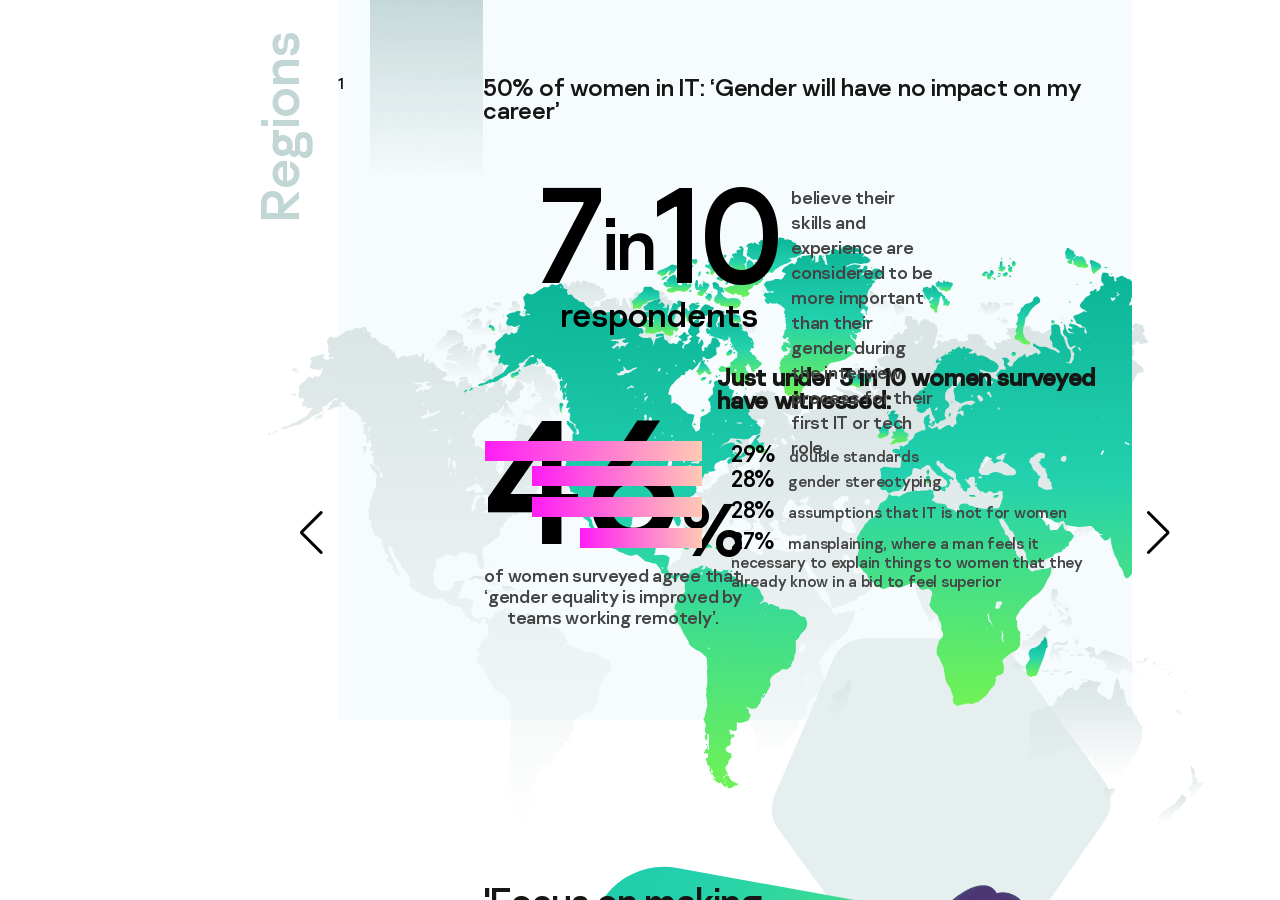
==== commit 4297e958: "gg" ====
--- a/main.html
+++ b/main.html
@@ -15,320 +15,175 @@
     <div class="wrapper">
       <!-- Header -->
 
-      <header class="header">
-        <div class="header__container">
-
-          <div class="header__top top-header">
-
-            <a href="#" class="top-header__logo"><img src="images/logo.svg" alt="logo"></a>
-
-            <button class="top-header__burger"><span></span></button>
-
-            <div class="top-header__text">
-              We are committed to creating a more diverse, more secure industry and championing women in cybersecurity
-            </div>
-
-            <nav class="top-header__nav nav nav_pc">
-              <ul class="nav__language">
-                <li class="nav__item switch-el active">RU</li>
-                <li class="nav__item switch-el">FR</li>
-                <li class="nav__item switch-el">EN</li>
-              </ul>
-            </nav>
-
-          </div>
-
-          <h1 class="header__title">
-            <span>Empower</span>
-            <span>women</span>
-          </h1>
-
-          <nav class="header__menu menu">
-            <div class="menu__container">
-
-              <ul class="menu__body">
-                <li class="menu__item parent">
-                  <a href="#" class="menu__link link link_black">Women in cybersecurity stories</a>
-  
-                  <ul>
-                    <li class="menu__item">
-                      <a href="#" class="menu__link link link_purple">Read all stories</a>
-                    </li>
-                  </ul>
-                </li>
-  
-                <li class="menu__item parent">
-                  <a href="#" class="menu__link link link_black">Career Insights</a>
-  
-                  <ul>
-                    <li class="menu__item">
-                      <a href="#" class="menu__link link link_purple">Read our tips</a>
-                    </li>
-                  </ul>
-                </li>
-  
-                <li class="menu__item">
-                  <a href="#" class="menu__link link link_black">Podcasts</a>
-                </li>
-  
-                <li class="menu__item">
-                  <a href="#" class="menu__link link link_black">Kаspersky report</a>
-                </li>
-  
-                <li class="podcast">
-                  <a href="#">
-                    <div class="podcast__button">
-                      <img src="images/arrow-play.svg" alt="arrow">
-                    </div>
-                    <div class="podcast__info">
-                      Listen
-                    </div>
-                  </a>
-                </li>
-  
-              </ul>
-  
-              <div class="nav nav_mobile">
-                <ul class="nav__language">
-                  <li class="nav__item switch-el active">RU</li>
-                  <li class="nav__item switch-el">FR</li>
-                  <li class="nav__item switch-el">EN</li>
-                </ul>
-              </div>
-            </div>
-          </nav>
-
-          <div class="header__women women">
-            <div class="women__img">
-              <img src="images/women-mobi.png" alt="women">
-            </div>
-            <ul class="women__list swiper-wrapper">
-
-              <li class="women__item swiper__slide">
-                <div class="women__images">
-                  <img src="images/women-profile1.png" alt="img">
-                </div>
-              </li>
-
-              <li class="women__item swiper__slide">
-                <div class="women__images">
-                  <img src="images/women-profile3.png" alt="img">
-                </div>
-              </li>
-
-              <li class="women__item swiper__slide">
-                <div class="women__images">
-                  <img src="images/women-profile2.png" alt="img">
-                </div>
-
-              </li>
-
-              <li class="women__item swiper__slide">
-                <div class="women__images">
-                  <img src="images/women-profile4.png" alt="img">
-                </div>
-              </li>
-
-              <li class="women__item swiper__slide">
-                <div class="women__images">
-                  <img src="images/women-profile5.png" alt="img">
-                </div>
-              </li>
-
-            </ul>
-
-            <ul class="profile-main__profile">
-              <li class="profile-main__dropdown dropdown-main dropdown-main_first">
-                <div class="dropdown-main__button">
-                  <div class="dropdown-main__name">
-                    Noushin Shabab
-                  </div>
-                  <div class="dropdown-main__arrow"><img src="images/arrow-bottom.svg" alt="arrow"></div>
-                </div>
-
-                <div class="dropdown-main__body">
-                  <div class="dropdown-main__close"><img src="images/close.svg" alt="close"></div>
-                  <h2 class="dropdown-main__title">Noushin Shabab</h2>
-                  <div class="dropdown-main__description">  Senior Security Researcher, Global Research and Analysis Team</div>
-                  <div class="dropdown-main__text">
-                    Noushin Shabab works as a Senior Security Researcher at Global Research & Analysis Team. Noushin has been in cyber security for 11 years, including five at Kaspersky. Her main motivation is to help people by protecting them from cyberthreats and making their lives less stressful. Noushin has a degree in IT engineering.
-                  </div>
-                </div>
-              </li>
-
-              <li class="profile-main__dropdown dropdown-main dropdown-main_second">
-                <div class="dropdown-main__button">
-                  <div class="dropdown-main__name">
-                    Yuliya Loktyushina 
-                  </div>
-                  <div class="dropdown-main__arrow"><img src="images/arrow-bottom.svg" alt="arrow"></div>
-                </div>
-
-                <div class="dropdown-main__body">
-                  <div class="dropdown-main__close"><img src="images/close.svg" alt="close"></div>
-                  <h2 class="dropdown-main__title">Yuliya Loktyushina</h2>
-                  <div class="dropdown-main__description">Web Analytics Group Manager</div>
-                  <div class="dropdown-main__text">
-                    Yuliya Loktyushina is Team Leader at the web analytics group responsible for Kaspersky&#789;s web-analytical and martech infrastructure. Yuliya and her team manage the integration of innovative data tracking technologies such as Google Analytics 4 and collect valuable insights from web-analytical and commercial systems. Yuliya holds two degrees in programming and marketing analysis.
-                  </div>
-                </div>
-              </li>
-
-              <li class="profile-main__dropdown dropdown-main dropdown-main_third">
-                <div class="dropdown-main__button">
-                  <div class="dropdown-main__name">
-                    Daniela Alvarez de Lugo
-                  </div>
-                  <div class="dropdown-main__arrow"><img src="images/arrow-bottom.svg" alt="arrow"></div>
-                </div>
-
-                <div class="dropdown-main__body">
-                  <div class="dropdown-main__close"><img src="images/close.svg" alt="close"></div>
-                  <h2 class="dropdown-main__title">Daniela Alvarez de Lugo</h2>
-                  <div class="dropdown-main__description">General Manager, North Latin America</div>
-                  <div class="dropdown-main__text">
-                  Daniela Álvarez de Lugo is the General Manager for the North Latin America (NOLA) region in Kaspersky. She is responsible for the development and implementation of business strategies to achieve revenue growth in B2B and B2C sales, as well as the coordination and implementation of tactics aimed at partners and customers. Prior to her current role, Daniela served as Corporate Sales Manager for the Andean region, where she led the positioning of Kaspersky solutions in "Enterprise" accounts. She has a Bachelor of Science in Business Administration from the University of Preston in Wyoming.
-                  </div>
-                </div>
-              </li>
-
-              <li class="profile-main__dropdown dropdown-main dropdown-main_fourth">
-                <div class="dropdown-main__button">
-                  <div class="dropdown-main__name">
-                    Alessandra Venneri 
-                  </div>
-                  <div class="dropdown-main__arrow"><img src="images/arrow-bottom.svg" alt="arrow"></div>
-                </div>
-
-                <div class="dropdown-main__body">
-                  <div class="dropdown-main__close"><img src="images/close.svg" alt="close"></div>
-                  <h2 class="dropdown-main__title">Alessandra Venneri </h2>
-                  <div class="dropdown-main__description">Head of Corporate Communication & Public Affairs, Italy</div>
-                  <div class="dropdown-main__text">
-                    Alessandra Venneri is Head of Corporate Communications and Public Affairs at Kaspersky Italy with over 13 years of experience in the cybersecurity field. She is responsible for defining the communication strategy and building a network of relationships to raise awareness of cybersecurity among decision-makers and media.
-                  </div>
-                </div>
-              </li>
-
-              <li class="profile-main__dropdown dropdown-main dropdown-main_fifth">
-                <div class="dropdown-main__button">
-                  <div class="dropdown-main__name">
-                    Tatyana Shishkova
-                  </div>
-                  <div class="dropdown-main__arrow"><img src="images/arrow-bottom.svg" alt="arrow"></div>
-                </div>
-
-                <div class="dropdown-main__body">
-                  <div class="dropdown-main__close"><img src="images/close.svg" alt="close"></div>
-                  <h2 class="dropdown-main__title">Tatyana Shishkova</h2>
-                  <div class="dropdown-main__description">Senior Malware Analyst </div>
-                  <div class="dropdown-main__text">
-                    Tatyana Shishkova, Senior Malware Analyst based in Russia, has been with Kaspersky for seven years — ever since she completed her degree in applied mathematics and computer science. She continues to carry out active security research and is also proud to be part of a special initiative helping to jumpstart women&#789;s careers in network security using Suricata IDS.
-                  </div>
-                </div>
-              </li>
-            </ul>
-          </div>
-          
-        </div>
-      </header>
-
+      
+      
       <!-- End Header -->
 
       <!-- Main -->
       <main class="main">
         <div class="container">
+          <!-- Facts -->
 
-          <!-- Facts -->
-          <div class="facts">
-            <h2 class="facts__title title">Facts</h2>
+          
 
-            <div class="facts__data data">
-              <div class="data__img"><img src="images/icon-pdf.svg" alt="download"></div>
-              <div class="data__text">
-                Check out all the numbers, data and facts in the<a href="images/Kaspersky-Women-Final.pdf" download>Kaspersky Women in tech report for 2020-2021</a>
-              
-              </div>
-            </div>
-
-            <div class="facts__items">
-              <div class="facts__item facts__item_first ">
-                <div class="facts__text facts__text_fz18">
-                  As we enter the third decade of the 21st century, where do women stand in technology and IT? Kaspersky decided to build on the research it began in 2018, and in 2020 the company <a href="https://media.kasperskydaily.com/wp-content/uploads/sites/85/2021/01/18101159/Kaspersky-Women-in-Tech-2021-Report-V2-Final.pdf">spoke to women</a> in Europe, North America, Latin America and the APAC region to find out how they now feel and what has changed over the past two years. There&#789;s plenty of good news: <strong> 57% of the women surveyed agree that gender equality has improved in their organization.</strong> Even COVID-19 has brought benefits, with working from home helping women feel more autonomous in their roles — boosting their confidence as well as their career prospects. But there&#789;s still a lot to be done in the field to truly empower women.
-                </div>
-              </div>
-  
-              <div class="facts__item facts__item_second">
-                <div class="facts__percentage">56 <span>%</span></div>
-                <div class="facts__description">
-                  <strong>of women working in IT globally</strong>  
-                  <span>agree that there are now more women in IT and tech roles in their organization than two years ago.</span>
-                </div>
-              </div>
-  
-              <div class="facts__item facts__item_third"></div>
-            </div>
-
-            <div class="facts__item facts__item_fourth">
-              <div class="facts__percentage"><strong>Only</strong> 10 <span>%</span> 
-              </div>
-              <div class="facts__description">of women</div>
-              <div class="facts__text">
-                surveyed work in a majority female team, with <b>48%</b> in a male-dominated environment and <b>39%</b> in an evenly split workplace.
-              </div>
-            </div>
-
-            <div class="facts__item facts__item_fifth">
-              <div class="facts__percentage">44 <span>%</span></div>
-              <div class="facts__description">
-                <strong>of women in tech</strong>
-                <span>agree that ‘men progress faster than women in my organization.’</span>
-              </div>
-          
-            </div>
-            
-            <div class="facts__pandemic pandemic-facts">
-              <div class="pandemic-facts__inner">
-                <h3 class="pandemic-facts__title">The impact of the COVID-19 pandemic</h3>
-                <div class="pandemic-facts__subtitle">The ‘new normal’ of women in tech: a work-life [im]balance</div>
-                <div class="pandemic-facts__description">
-                  <span class="pandemic-facts__number">48</span>
-                  <span class="pandemic-facts__symbol">%</span>
-                  <span class="pandemic-facts__text">of women</span>
-                  surveyed say they have found juggling work and family life stressful since March 2020.
-                </div>
-  
-                <div class="pandemic-facts__description">
-                  <span class="pandemic-facts__number">6</span>
-                  <span class="pandemic-facts__symbol">in</span>
-                  <span class="pandemic-facts__number">10</span>
-                  <span class="pandemic-facts__text">women</span>
-                  have taken on the responsibility for most of the household work and home schooling since the beginning of the COVID-19 outbreak.  
-                </div>
-              </div>
-            </div>
-          </div>
           <!-- End Facts -->
-
           <!-- Regions -->
-          <div class="regions">
+          <section class="regions">
             <div class="container">
               <div class="regions__inner">
                 <h2 class="regions__title title">Regions</h2>
                 <div class="swiper mySwiper regions__swiper">
                   <div class="swiper-wrapper regions__swiper-wrapper">
-                    <div class="swiper-slide regions__swiper-slide">1</div>
-                    <div class="swiper-slide regions__swiper-slide">2</div>
+                    <div class="swiper-slide regions__swiper-slide slide-regions slide-regions_first">1
+                      <div class="slide-regions__inner">
+                        <h2 class="slide-regions__title">50% of women in IT: ‘Gender will have no impact on my career’</h2>
+
+                        <div class="slide-regions__percentage">
+                          <strong>
+                            46
+                            <span>%</span>
+                          </strong>
+                          of women surveyed agree that ‘gender equality is improved by teams working remotely’.
+                        </div>
+
+                        <div class="slide-regions__statistic statistic">
+                          <h3 class="statistic__title"><strong>Just under 3 in 10 women surveyed have witnessed:</strong></h3>
+                          <ul class="statistic__list statistic__list_four">
+                            <li class="statistic__item statistic__item_100">
+                              <span>29%</span>
+                              double standards
+                            </li>
+
+                            <li class="statistic__item statistic__item_80">
+                              <span>28%</span>
+                              gender stereotyping
+                            </li>
+
+                            <li class="statistic__item statistic__item_80">
+                              <span>28%</span>
+                              assumptions that IT is not for women 
+                            </li>
+
+                            <li class="statistic__item statistic__item_60">
+                              <span>27%</span>
+                              mansplaining, where a man feels it necessary to explain things to women that they already know in a bid to feel superior
+                            </li>
+
+                          </ul>
+                        </div>
+
+                        <div class="slide-regions__respondents">
+                          <ul>
+                            <li>7 <span>in</span> 10</li>
+                            <li>respondents </li>
+                          </ul>
+                          believe their skills and experience are considered to be more important than their gender during the interview process for their first IT or tech role.
+                        </div>
+
+                        <div class="slide-regions__person person">
+                          <div class="person__inner">
+                            <div class="person__description">
+                              <div class="person__motto">'Focus on making yourself the captain of your own life' </div>
+                              <strong class="person__name">Evgeniya Naumova</strong>
+                              <div class="person__text"> shares her work philosophy and outlook on life</div>
+                              <button class="person__btn btn-green">Read more <img src="images/arrow-green.svg" alt="arrow"></button>
+                            </div>
+                            <div class="person__images">
+                              <img src="images/global.png" alt="Evgeniya Naumova">
+                            </div>
+                          </div>
+                        </div>
+
+                      </div>
+
+                     
+
+                    </div>
+                    <div class="swiper-slide regions__swiper-slide slide-regions_second">2
+                      <div class="slide-regions__inner">
+                        <h2 class="slide-regions__title">76% of women surveyed in North America, where there is staunch support for gender balance, say their first IT employer valued their skills above their gender
+                        </h2>
+
+                        <div class="slide-regions__percentage">
+                          <strong>
+                            55
+                            <span>%</span>
+                          </strong>
+                          <span>of women</span>
+                          agree that ‘the number of women in senior IT/tech roles in my organization has increased in the last two years’.
+                        </div>
+
+                        <div class="slide-regions__statistic statistic">
+                          <h3 class="statistic__title"><strong>Why do women in North America value work in IT?</strong></h3>
+                          <ul class="statistic__list statistic__list_four">
+                            <li class="statistic__item statistic__item_100">
+                              <span>25%</span>
+                              like the good salary
+                            </li>
+
+                            <li class="statistic__item statistic__item_80">
+                              <span>19%</span>
+                              for the healthy work-life balance
+                            </li>
+
+                            <li class="statistic__item statistic__item_70">
+                              <span>17%</span>
+                              value the clear opportunities for career progression
+                            </li>
+
+                            <li class="statistic__item statistic__item_60">
+                              <span>14%</span>
+                              appreciate the opportunity to build a career in a field where they can make a difference
+                            </li>
+
+                          </ul>
+                        </div>
+
+                        <div class="slide-regions__respondents">
+                          <ul>
+                            <li>5<span>in</span> 10</li>
+                            <li>women </li>
+                          </ul>
+                          agree that they would be less than enthusiastic about joining a company with a gender imbalance.
+                        </div>
+
+                        <div class="slide-regions__person person">
+                          <div class="person__inner">
+                            <div class="person__description">
+                              <strong class="person__name">Sarah Kitsos</strong>
+                              <div class="person__text"> Head of Corporate Communications in North America</div>
+                              <button class="person__btn btn-green">Join our women in cybersecurity <br> community on Facebook<img src="images/arrow-green.svg" alt="arrow"></button>
+                            </div>
+                            <div class="person__images">
+                              <img src="images/global.png" alt="Evgeniya Naumova">
+                            </div>
+                          </div>
+                        </div>
+
+                      </div>
+                    </div>
                     <div class="swiper-slide regions__swiper-slide">3</div>
+                    <div class="swiper-slide regions__swiper-slide">4</div>
+                    <div class="swiper-slide regions__swiper-slide">5
+      
+                      
+                      
+                    </div>
+                  <div class="swiper-slide regions__swiper-slide">6</div>
+                    <div class="swiper-slide regions__swiper-slide">7</div>
                   </div>
-  
-                  <div class="swiper-button-next"></div>
-                  <div class="swiper-button-prev"></div>
-                  <div class="swiper-pagination"></div>
+                  <div class="swiper-pagination regions__swiper-pagination"></div>
                 </div>
+
+                <div class="swiper-button-next regions__swiper-next"></div>
+                <div class="swiper-button-prev regions__swiper-prev"></div>
+                <div class="regions__bg"></div>
+                <button class="regions__button">
+                  <a href="#" class="link link_purple">Read all stories</a>
+                </button>
               </div>
             </div>
-          </div>
+          </section>
           <!--End Regions -->
         </div>
       </main>
--- a/css/main.css
+++ b/css/main.css
@@ -3,7 +3,8 @@
   padding: 0;
   margin: 0;
   -webkit-box-sizing: border-box;
-          box-sizing: border-box; }
+          box-sizing: border-box;
+  -webkit-tap-highlight-color: rgba(0, 0, 0, 0); }
 
 *:focus {
   outline: none; }
@@ -1597,6 +1598,59 @@
         font-size: 18px;
         line-height: 18px; } }
 
+.swiper-pagination-bullet {
+  width: auto;
+  background: transparent;
+  font-weight: 400;
+  font-size: 14px;
+  line-height: 12px;
+  text-align: center;
+  letter-spacing: -0.02em;
+  padding: 0 14px;
+  min-width: 113px;
+  z-index: 2;
+  opacity: 1; }
+  .swiper-pagination-bullet span {
+    position: relative; }
+    .swiper-pagination-bullet span::before {
+      content: '';
+      z-index: 1;
+      display: inline-block;
+      width: 0px;
+      height: 3px;
+      background: transparent;
+      -webkit-transition: 0.3s;
+      -o-transition: 0.3s;
+      transition: 0.3s;
+      position: absolute;
+      left: 0;
+      top: -10px; }
+
+.swiper-pagination-bullet-active {
+  position: relative; }
+  .swiper-pagination-bullet-active:after {
+    content: '';
+    z-index: -1;
+    display: inline-block;
+    width: 100%;
+    height: 310px;
+    position: absolute;
+    left: 0px;
+    top: -34px;
+    background: -o-linear-gradient(269.63deg, #C2D6D6 18.75%, rgba(255, 255, 255, 0) 78.52%);
+    background: linear-gradient(180.37deg, #C2D6D6 18.75%, rgba(255, 255, 255, 0) 78.52%); }
+  .swiper-pagination-bullet-active span {
+    position: relative; }
+    .swiper-pagination-bullet-active span::before {
+      background: #000000;
+      width: 30px; }
+
+.swiper-button-next, .swiper-container-rtl .swiper-button-prev {
+  right: -40px; }
+
+.swiper-button-prev, .swiper-container-rtl .swiper-button-next {
+  left: -40px; }
+
 /* regions */
 .regions {
   min-height: 1215px;
@@ -1605,9 +1659,10 @@
   margin-top: -120px; }
   .regions__inner {
     position: relative;
-    background-image: url(../images/map.svg);
+    margin: 0 auto;
     background-repeat: no-repeat;
-    width: 1111px; }
+    max-width: 1111px;
+    min-height: 1110px; }
     .regions__inner:before {
       content: '';
       display: inline-block;
@@ -1616,9 +1671,7 @@
       left: 0px;
       top: 0px;
       background: #F6FBFD;
-      position: absolute;
-      left: 0px;
-      top: 0px; }
+      position: absolute; }
     .regions__inner:after {
       content: '';
       display: inline-block;
@@ -1626,12 +1679,468 @@
       height: 665px;
       left: 0px;
       top: 0px;
-      background: #F6FBFD;
+      background-image: url(../images/map.svg);
+      background-repeat: no-repeat;
       position: absolute;
-      left: 0px;
-      top: 0px; }
+      left: 50%;
+      top: 400px;
+      -webkit-transform: translate(-50%, 0);
+          -ms-transform: translate(-50%, 0);
+              transform: translate(-50%, 0); }
+  .regions__bg {
+    position: absolute;
+    overflow: hidden;
+    width: 830px;
+    height: 700px;
+    bottom: 0;
+    right: 0; }
+    .regions__bg:before {
+      content: '';
+      display: inline-block;
+      width: 340px;
+      height: 323px;
+      position: absolute;
+      right: 20px;
+      bottom: 230px;
+      background-image: url(../images/regions-bg-grey.svg);
+      background-repeat: no-repeat;
+      background-position: -40px, 0px; }
+    .regions__bg:after {
+      content: '';
+      display: inline-block;
+      width: 718px;
+      height: 709px;
+      position: absolute;
+      right: 0px;
+      bottom: -390px;
+      background-image: url(../images/regions-bg-green.svg);
+      background-repeat: no-repeat;
+      background-position: -100px, -64px;
+      z-index: 2; }
+  .regions__swiper-next, .regions__swiper-prev {
+    color: #000000; }
+  .regions__swiper-pagination {
+    bottom: auto;
+    top: 85px; }
+  .regions__button {
+    display: inline-block;
+    position: absolute;
+    width: auto;
+    bottom: 104px;
+    right: 75px;
+    z-index: 44; }
   .regions__title {
     left: -155px;
-    top: 300px; }
-
-/*# sourceMappingURL=[data-uri] */
+    top: 200px; }
+  .regions__swiper {
+    overflow: hidden;
+    min-height: 1110px; }
+  .regions__swiper-wrapper {
+    position: relative;
+    z-index: 11;
+    min-height: inherit; }
+  .regions__swiper-slide {
+    margin-top: 195px;
+    min-height: inherit; }
+
+.slide-regions {
+  position: relative; }
+  .slide-regions_ .slide-regions__title {
+    max-width: 580px;
+    margin: 0 auto;
+    text-align: center; }
+  .slide-regions__title {
+    position: absolute;
+    left: 0;
+    top: -100%;
+    -webkit-transition: 0.8s;
+    -o-transition: 0.8s;
+    transition: 0.8s;
+    font-weight: 400;
+    font-size: 25px;
+    line-height: 23px;
+    min-height: 96px; }
+  .slide-regions__percentage {
+    position: absolute;
+    top: 315px;
+    left: -100%;
+    opacity: 0;
+    -webkit-transition: 0.8s;
+    -o-transition: 0.8s;
+    transition: 0.8s;
+    max-width: 260px;
+    font-weight: 400;
+    font-size: 18.7026px;
+    line-height: 21px;
+    color: #444444;
+    text-align: center; }
+    .slide-regions__percentage strong {
+      display: -webkit-box;
+      display: -ms-flexbox;
+      display: flex;
+      font-weight: 400;
+      font-size: 175px;
+      color: #000000;
+      line-height: 1; }
+    .slide-regions__percentage span {
+      font-size: 75px;
+      line-height: 1;
+      font-weight: 300;
+      -ms-flex-item-align: end;
+          align-self: flex-end; }
+  .slide-regions__respondents {
+    max-width: 525px;
+    display: -webkit-box;
+    display: -ms-flexbox;
+    display: flex;
+    font-weight: 400;
+    font-size: 18.7026px;
+    line-height: 25px;
+    color: #444444;
+    position: absolute;
+    opacity: 0;
+    -webkit-transition: 0.8s;
+    -o-transition: 0.8s;
+    transition: 0.8s;
+    top: -100%;
+    left: 50%;
+    -webkit-transform: translate(-50%, 0%);
+        -ms-transform: translate(-50%, 0%);
+            transform: translate(-50%, 0%); }
+    .slide-regions__respondents ul {
+      max-width: 260px;
+      text-align: center;
+      -ms-flex-negative: 0;
+          flex-shrink: 0;
+      color: #000000;
+      margin-right: 10px; }
+    .slide-regions__respondents li {
+      font-weight: 400;
+      font-size: 35.0302px;
+      line-height: 18px; }
+    .slide-regions__respondents li:first-child {
+      display: -webkit-box;
+      display: -ms-flexbox;
+      display: flex;
+      font-weight: 400;
+      font-size: 135px;
+      line-height: 70%;
+      letter-spacing: -0.02em;
+      margin-bottom: 25px; }
+      .slide-regions__respondents li:first-child span {
+        font-size: 75px;
+        line-height: 101%;
+        -ms-flex-item-align: end;
+            align-self: flex-end; }
+
+.statistic {
+  position: absolute;
+  -webkit-transition: 0.8s;
+  -o-transition: 0.8s;
+  transition: 0.8s;
+  opacity: 0;
+  right: -100%;
+  top: 290px;
+  max-width: 400px; }
+  .statistic__title {
+    font-weight: 400;
+    font-size: 25px;
+    line-height: 23px;
+    margin-bottom: 30px; }
+  .statistic__list {
+    max-width: 405px;
+    padding-right: 10px; }
+  .statistic__item {
+    font-weight: 400;
+    font-size: 16px;
+    line-height: 19px;
+    color: #444444;
+    position: relative;
+    padding-left: 14px; }
+    .statistic__item:not(:first-child) {
+      margin-bottom: 6px; }
+    .statistic__item span {
+      color: #000000;
+      font-weight: 400;
+      font-size: 24px;
+      line-height: 101%;
+      letter-spacing: -0.02em;
+      margin-right: 10px; }
+    .statistic__item:before {
+      content: '';
+      display: inline-block;
+      width: 100%;
+      max-width: 217px;
+      height: 20px;
+      position: absolute;
+      right: 405px;
+      top: 0px;
+      background: -webkit-gradient(linear, left top, right top, from(#FF1CF6), to(#FFC9B4));
+      background: -o-linear-gradient(left, #FF1CF6 0%, #FFC9B4 100%);
+      background: linear-gradient(90deg, #FF1CF6 0%, #FFC9B4 100%); }
+    .statistic__item_100:before {
+      width: 100%; }
+    .statistic__item_80:before {
+      width: 170px; }
+    .statistic__item_60:before {
+      width: 122px; }
+
+.person {
+  position: absolute;
+  opacity: 0;
+  -webkit-transition: 0.8s;
+  -o-transition: 0.8s;
+  transition: 0.8s;
+  bottom: -100%;
+  left: 145px; }
+  .person__inner {
+    display: -webkit-box;
+    display: -ms-flexbox;
+    display: flex; }
+  .person__description {
+    max-width: 350px;
+    -ms-flex-item-align: end;
+        align-self: flex-end;
+    padding-bottom: 50px; }
+  .person__motto {
+    font-weight: 400;
+    font-size: 38px;
+    line-height: 40px;
+    letter-spacing: -0.02em;
+    margin-bottom: 10px; }
+  .person__name {
+    font-size: 20px;
+    line-height: 101%;
+    letter-spacing: -0.02em;
+    font-weight: 500;
+    margin-bottom: 10px; }
+  .person__text {
+    font-weight: 400;
+    font-size: 20px;
+    line-height: 101%;
+    letter-spacing: -0.02em;
+    max-width: 201px;
+    margin-bottom: 20px; }
+  .person__images {
+    position: relative; }
+    .person__images:before {
+      content: '';
+      display: inline-block;
+      width: 163px;
+      height: 1px;
+      position: absolute;
+      left: 64px;
+      bottom: 200px;
+      background: #000000; }
+
+.btn-green {
+  color: #53CD9F;
+  font-size: 18px;
+  display: -webkit-box;
+  display: -ms-flexbox;
+  display: flex;
+  -webkit-box-align: center;
+      -ms-flex-align: center;
+          align-items: center;
+  width: auto; }
+  .btn-green img {
+    padding-top: 4px;
+    margin-left: 5px;
+    -ms-flex-item-align: center;
+        align-self: center; }
+
+.slide-regions_first {
+  position: relative; }
+  .slide-regions_first .slide-regions__title {
+    padding-left: 145px; }
+  .slide-regions_first:before {
+    content: '';
+    display: inline-block;
+    width: 100%;
+    height: 100%;
+    -webkit-transform: scale(0.2);
+        -ms-transform: scale(0.2);
+            transform: scale(0.2);
+    position: absolute;
+    z-index: -1;
+    top: 162px;
+    left: 125px;
+    background-image: url(../images/regions-bg-global.svg);
+    background-repeat: no-repeat;
+    -webkit-transition: 0.8s;
+    -o-transition: 0.8s;
+    transition: 0.8s; }
+
+.slide-regions_second {
+  position: relative; }
+  .slide-regions_second .slide-regions__title {
+    padding-left: 135px;
+    max-width: 942px;
+    letter-spacing: 1px;
+    text-align: center; }
+  .slide-regions_second:before {
+    content: '';
+    display: inline-block;
+    width: 341px;
+    height: 290px;
+    -webkit-transform: scale(0.2);
+        -ms-transform: scale(0.2);
+            transform: scale(0.2);
+    position: absolute;
+    z-index: -1;
+    top: 192px;
+    left: 125px;
+    background-image: url(../images/north-America-fon.svg);
+    background-repeat: no-repeat;
+    -webkit-transition: 0.8s;
+    -o-transition: 0.8s;
+    transition: 0.8s; }
+
+.swiper-slide-active.slide-regions_first:before, .swiper-slide-active.slide-regions_second:before {
+  -webkit-transform: scale(1);
+      -ms-transform: scale(1);
+          transform: scale(1); }
+
+.swiper-slide-active.slide-regions_first .slide-regions__percentage {
+  left: 145px;
+  opacity: 1; }
+
+.swiper-slide-active.slide-regions_first .slide-regions__respondents {
+  top: 110px;
+  opacity: 1; }
+
+.swiper-slide-active.slide-regions_first .statistic {
+  right: 15px;
+  opacity: 1; }
+
+.swiper-slide-active.slide-regions_first .person {
+  bottom: 0px;
+  opacity: 1; }
+
+.swiper-slide-active.slide-regions_second .slide-regions__percentage {
+  left: 135px;
+  opacity: 1; }
+
+.swiper-slide-active.slide-regions_second .slide-regions__respondents {
+  top: 110px;
+  opacity: 1; }
+
+.swiper-slide-active.slide-regions_second .statistic {
+  right: 15px;
+  opacity: 1; }
+
+.swiper-slide-active.slide-regions_second .person {
+  bottom: 0px;
+  opacity: 1; }
+
+.swiper-slide-active .slide-regions__title {
+  top: 0px; }
+
+.main-offers {
+  float: left;
+  width: 100%; }
+
+/* header */
+@media (max-width: 360px) {
+  body #header .middle-h-row td.logo_wrapp {
+    display: block;
+    width: 100%; } }
+
+@media (max-width: 360px) {
+  #header .middle-h-row .logo_wrapp .logo {
+    max-width: 220px;
+    margin: 0 auto;
+    padding-right: 0; } }
+
+@media (max-width: 360px) {
+  body #header .middle-h-row .basket_wrapp {
+    width: 100%;
+    display: block; } }
+
+@media (max-width: 360px) {
+  .wrapper.basket_normal.head_type_2 #header .middle-h-row .basket_wrapp .header-cart-block {
+    margin: -20px auto 0;
+    width: 100%; } }
+
+front_slider_wrapp .image
+.specials_slider_wrapp {
+  margin-top: 30px; }
+
+.wrapper-home-page .front_slider_wrapp .flex-viewport {
+  width: 100%;
+  margin-bottom: -70px;
+  margin-top: 20px; }
+
+.wrapper-home-page .front_slider .image-home img {
+  max-width: 100%;
+  height: auto;
+  width: 100%; }
+
+.wrapper-home-page .front_slider .image-home {
+  vertical-align: baseline;
+  width: 26%;
+  padding-left: 30px; }
+
+.wrapper-home-page .front_slider_wrapp .extended_pagination {
+  margin-bottom: 25px;
+  margin-top: 15px;
+  width: auto;
+  max-width: 300px; }
+
+.wrapper-home-page .front_slider_wrapp .extended_pagination > li.active i {
+  border-bottom-width: 46px !important;
+  border-top-width: 46px !important; }
+
+.wrapper-home-page .front_slider .info img {
+  margin-right: 10px; }
+
+.wrapper-home-page .front_slider .price {
+  font-size: 32px;
+  line-height: 34px; }
+
+.wrapper-home-page .index_bottom .info_column .about_column, .index_bottom .info_column .news_column {
+  width: 100%; }
+
+.wrapper-home-page .b24-form-padding-side {
+  padding: 14px 0px; }
+
+.wrapper-home-page .b24-form-border-bottom {
+  margin-left: 0px; }
+
+.wrapper-home-page .b24-form-wrapper {
+  max-width: 100%; }
+
+@media (max-width: 991px) {
+  .wrapper-home-page .image-home {
+    min-width: 300px; } }
+
+@media (max-width: 768px) {
+  .wrapper-home-page .image-home, .wrapper-home-page .info {
+    display: block;
+    text-align: center;
+    width: auto; } }
+
+@media (max-width: 768px) {
+  .wrapper-home-page .info {
+    margin-bottom: 20px; } }
+
+@media (max-width: 768px) {
+  .wrapper-home-page .front_slider .image-home {
+    margin: 0 auto;
+    padding-left: 0; } }
+
+@media (max-width: 768px) {
+  .wrapper-home-page .front_slider_wrapp .flex-viewport {
+    margin-bottom: 0px; } }
+
+@media (max-width: 600px) {
+  .wrapper.basket_normal.head_type_2 #header .middle-h-row .basket_wrapp .header-cart-block {
+    min-width: 96px; } }
+
+@media (max-width: 600px) {
+  #header .middle-h-row .logo_wrapp .logo {
+    min-width: 140px; } }
+
+/* header */
+
+/*# sourceMappingURL=[data-uri] */
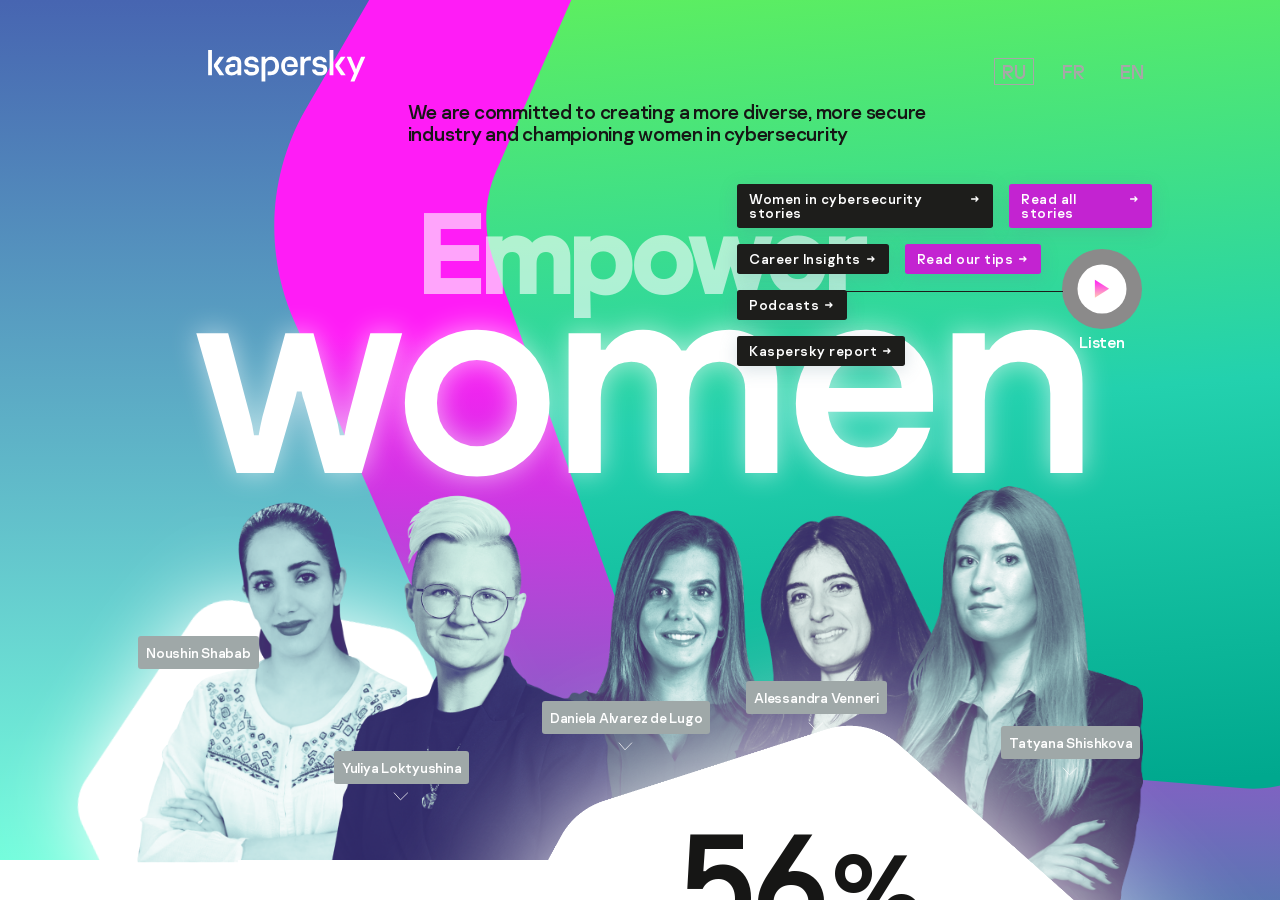
==== commit 82bf1904: "gg" ====
--- a/main.html
+++ b/main.html
@@ -15,7 +15,223 @@
     <div class="wrapper">
       <!-- Header -->
 
-      
+      <header class="header">
+  <div class="header__container">
+
+    <div class="header__top top-header">
+
+      <a href="#" class="top-header__logo"><img src="images/logo.svg" alt="logo"></a>
+
+      <button class="top-header__burger"><span></span></button>
+
+      <div class="top-header__text">
+        We are committed to creating a more diverse, more secure industry and championing women in cybersecurity
+      </div>
+
+      <nav class="top-header__nav nav nav_pc">
+        <ul class="nav__language">
+          <li class="nav__item switch-el active">RU</li>
+          <li class="nav__item switch-el">FR</li>
+          <li class="nav__item switch-el">EN</li>
+        </ul>
+      </nav>
+
+    </div>
+
+    <h1 class="header__title">
+      <span>Empower</span>
+      <span>women</span>
+    </h1>
+
+    <nav class="header__menu menu">
+      <div class="menu__container">
+
+        <ul class="menu__body">
+          <li class="menu__item parent">
+            <a href="#" class="menu__link link link_black">Women in cybersecurity stories</a>
+
+            <ul>
+              <li class="menu__item">
+                <a href="#" class="menu__link link link_purple">Read all stories</a>
+              </li>
+            </ul>
+          </li>
+
+          <li class="menu__item parent">
+            <a href="#" class="menu__link link link_black">Career Insights</a>
+
+            <ul>
+              <li class="menu__item">
+                <a href="#" class="menu__link link link_purple">Read our tips</a>
+              </li>
+            </ul>
+          </li>
+
+          <li class="menu__item">
+            <a href="#" class="menu__link link link_black">Podcasts</a>
+          </li>
+
+          <li class="menu__item">
+            <a href="#" class="menu__link link link_black">Kаspersky report</a>
+          </li>
+
+          <li class="podcast">
+            <a href="#">
+              <div class="podcast__button">
+                <img src="images/arrow-play.svg" alt="arrow">
+              </div>
+              <div class="podcast__info">
+                Listen
+              </div>
+            </a>
+          </li>
+
+        </ul>
+
+        <div class="nav nav_mobile">
+          <ul class="nav__language">
+            <li class="nav__item switch-el active">RU</li>
+            <li class="nav__item switch-el">FR</li>
+            <li class="nav__item switch-el">EN</li>
+          </ul>
+        </div>
+      </div>
+    </nav>
+
+    <div class="header__women women">
+      <div class="women__img">
+        <img src="images/women-mobi.png" alt="women">
+      </div>
+      <ul class="women__list swiper-wrapper">
+
+        <li class="women__item swiper__slide">
+          <div class="women__images">
+            <img src="images/women-profile1.png" alt="img">
+          </div>
+        </li>
+
+        <li class="women__item swiper__slide">
+          <div class="women__images">
+            <img src="images/women-profile3.png" alt="img">
+          </div>
+        </li>
+
+        <li class="women__item swiper__slide">
+          <div class="women__images">
+            <img src="images/women-profile2.png" alt="img">
+          </div>
+
+        </li>
+
+        <li class="women__item swiper__slide">
+          <div class="women__images">
+            <img src="images/women-profile4.png" alt="img">
+          </div>
+        </li>
+
+        <li class="women__item swiper__slide">
+          <div class="women__images">
+            <img src="images/women-profile5.png" alt="img">
+          </div>
+        </li>
+
+      </ul>
+
+      <ul class="profile-main__profile">
+        <li class="profile-main__dropdown dropdown-main dropdown-main_first">
+          <div class="dropdown-main__button">
+            <div class="dropdown-main__name">
+              Noushin Shabab
+            </div>
+            <div class="dropdown-main__arrow"><img src="images/arrow-bottom.svg" alt="arrow"></div>
+          </div>
+
+          <div class="dropdown-main__body">
+            <div class="dropdown-main__close"><img src="images/close.svg" alt="close"></div>
+            <h2 class="dropdown-main__title">Noushin Shabab</h2>
+            <div class="dropdown-main__description">  Senior Security Researcher, Global Research and Analysis Team</div>
+            <div class="dropdown-main__text">
+              Noushin Shabab works as a Senior Security Researcher at Global Research & Analysis Team. Noushin has been in cyber security for 11 years, including five at Kaspersky. Her main motivation is to help people by protecting them from cyberthreats and making their lives less stressful. Noushin has a degree in IT engineering.
+            </div>
+          </div>
+        </li>
+
+        <li class="profile-main__dropdown dropdown-main dropdown-main_second">
+          <div class="dropdown-main__button">
+            <div class="dropdown-main__name">
+              Yuliya Loktyushina 
+            </div>
+            <div class="dropdown-main__arrow"><img src="images/arrow-bottom.svg" alt="arrow"></div>
+          </div>
+
+          <div class="dropdown-main__body">
+            <div class="dropdown-main__close"><img src="images/close.svg" alt="close"></div>
+            <h2 class="dropdown-main__title">Yuliya Loktyushina</h2>
+            <div class="dropdown-main__description">Web Analytics Group Manager</div>
+            <div class="dropdown-main__text">
+              Yuliya Loktyushina is Team Leader at the web analytics group responsible for Kaspersky&#789;s web-analytical and martech infrastructure. Yuliya and her team manage the integration of innovative data tracking technologies such as Google Analytics 4 and collect valuable insights from web-analytical and commercial systems. Yuliya holds two degrees in programming and marketing analysis.
+            </div>
+          </div>
+        </li>
+
+        <li class="profile-main__dropdown dropdown-main dropdown-main_third">
+          <div class="dropdown-main__button">
+            <div class="dropdown-main__name">
+              Daniela Alvarez de Lugo
+            </div>
+            <div class="dropdown-main__arrow"><img src="images/arrow-bottom.svg" alt="arrow"></div>
+          </div>
+
+          <div class="dropdown-main__body">
+            <div class="dropdown-main__close"><img src="images/close.svg" alt="close"></div>
+            <h2 class="dropdown-main__title">Daniela Alvarez de Lugo</h2>
+            <div class="dropdown-main__description">General Manager, North Latin America</div>
+            <div class="dropdown-main__text">
+            Daniela Álvarez de Lugo is the General Manager for the North Latin America (NOLA) region in Kaspersky. She is responsible for the development and implementation of business strategies to achieve revenue growth in B2B and B2C sales, as well as the coordination and implementation of tactics aimed at partners and customers. Prior to her current role, Daniela served as Corporate Sales Manager for the Andean region, where she led the positioning of Kaspersky solutions in "Enterprise" accounts. She has a Bachelor of Science in Business Administration from the University of Preston in Wyoming.
+            </div>
+          </div>
+        </li>
+
+        <li class="profile-main__dropdown dropdown-main dropdown-main_fourth">
+          <div class="dropdown-main__button">
+            <div class="dropdown-main__name">
+              Alessandra Venneri 
+            </div>
+            <div class="dropdown-main__arrow"><img src="images/arrow-bottom.svg" alt="arrow"></div>
+          </div>
+
+          <div class="dropdown-main__body">
+            <div class="dropdown-main__close"><img src="images/close.svg" alt="close"></div>
+            <h2 class="dropdown-main__title">Alessandra Venneri </h2>
+            <div class="dropdown-main__description">Head of Corporate Communication & Public Affairs, Italy</div>
+            <div class="dropdown-main__text">
+              Alessandra Venneri is Head of Corporate Communications and Public Affairs at Kaspersky Italy with over 13 years of experience in the cybersecurity field. She is responsible for defining the communication strategy and building a network of relationships to raise awareness of cybersecurity among decision-makers and media.
+            </div>
+          </div>
+        </li>
+
+        <li class="profile-main__dropdown dropdown-main dropdown-main_fifth">
+          <div class="dropdown-main__button">
+            <div class="dropdown-main__name">
+              Tatyana Shishkova
+            </div>
+            <div class="dropdown-main__arrow"><img src="images/arrow-bottom.svg" alt="arrow"></div>
+          </div>
+
+          <div class="dropdown-main__body">
+            <div class="dropdown-main__close"><img src="images/close.svg" alt="close"></div>
+            <h2 class="dropdown-main__title">Tatyana Shishkova</h2>
+            <div class="dropdown-main__description">Senior Malware Analyst </div>
+            <div class="dropdown-main__text">
+              Tatyana Shishkova, Senior Malware Analyst based in Russia, has been with Kaspersky for seven years — ever since she completed her degree in applied mathematics and computer science. She continues to carry out active security research and is also proud to be part of a special initiative helping to jumpstart women&#789;s careers in network security using Suricata IDS.
+            </div>
+          </div>
+        </li>
+      </ul>
+    </div>
+    
+  </div>
+</header>
       
       <!-- End Header -->
 
@@ -24,7 +240,74 @@
         <div class="container">
           <!-- Facts -->
 
-          
+          <section class="facts">
+  <h2 class="facts__title title">Facts</h2>
+
+  <div class="facts__data data">
+    <div class="data__img"><img src="images/icon-pdf.svg" alt="download"></div>
+    <div class="data__text">
+      Check out all the numbers, data and facts in the<a href="images/Kaspersky-Women-Final.pdf" download>Kaspersky Women in tech report for 2020-2021</a>
+    
+    </div>
+  </div>
+
+  <div class="facts__items">
+    <div class="facts__item facts__item_first ">
+      <div class="facts__text facts__text_fz18">
+        As we enter the third decade of the 21st century, where do women stand in technology and IT? Kaspersky decided to build on the research it began in 2018, and in 2020 the company <a href="https://media.kasperskydaily.com/wp-content/uploads/sites/85/2021/01/18101159/Kaspersky-Women-in-Tech-2021-Report-V2-Final.pdf">spoke to women</a> in Europe, North America, Latin America and the APAC region to find out how they now feel and what has changed over the past two years. There&#789;s plenty of good news: <strong> 57% of the women surveyed agree that gender equality has improved in their organization.</strong> Even COVID-19 has brought benefits, with working from home helping women feel more autonomous in their roles — boosting their confidence as well as their career prospects. But there&#789;s still a lot to be done in the field to truly empower women.
+      </div>
+    </div>
+
+    <div class="facts__item facts__item_second">
+      <div class="facts__percentage">56 <span>%</span></div>
+      <div class="facts__description">
+        <strong>of women working in IT globally</strong>  
+        <span>agree that there are now more women in IT and tech roles in their organization than two years ago.</span>
+      </div>
+    </div>
+
+    <div class="facts__item facts__item_third"></div>
+  </div>
+
+  <div class="facts__item facts__item_fourth">
+    <div class="facts__percentage"><strong>Only</strong> 10 <span>%</span> 
+    </div>
+    <div class="facts__description">of women</div>
+    <div class="facts__text">
+      surveyed work in a majority female team, with <b>48%</b> in a male-dominated environment and <b>39%</b> in an evenly split workplace.
+    </div>
+  </div>
+
+  <div class="facts__item facts__item_fifth">
+    <div class="facts__percentage">44 <span>%</span></div>
+    <div class="facts__description">
+      <strong>of women in tech</strong>
+      <span>agree that ‘men progress faster than women in my organization.’</span>
+    </div>
+
+  </div>
+  
+  <div class="facts__pandemic pandemic-facts">
+    <div class="pandemic-facts__inner">
+      <h3 class="pandemic-facts__title">The impact of the COVID-19 pandemic</h3>
+      <div class="pandemic-facts__subtitle">The ‘new normal’ of women in tech: a work-life [im]balance</div>
+      <div class="pandemic-facts__description">
+        <span class="pandemic-facts__number">48</span>
+        <span class="pandemic-facts__symbol">%</span>
+        <span class="pandemic-facts__text">of women</span>
+        surveyed say they have found juggling work and family life stressful since March 2020.
+      </div>
+
+      <div class="pandemic-facts__description">
+        <span class="pandemic-facts__number">6</span>
+        <span class="pandemic-facts__symbol">in</span>
+        <span class="pandemic-facts__number">10</span>
+        <span class="pandemic-facts__text">women</span>
+        have taken on the responsibility for most of the household work and home schooling since the beginning of the COVID-19 outbreak.  
+      </div>
+    </div>
+  </div>
+</section>
 
           <!-- End Facts -->
           <!-- Regions -->
